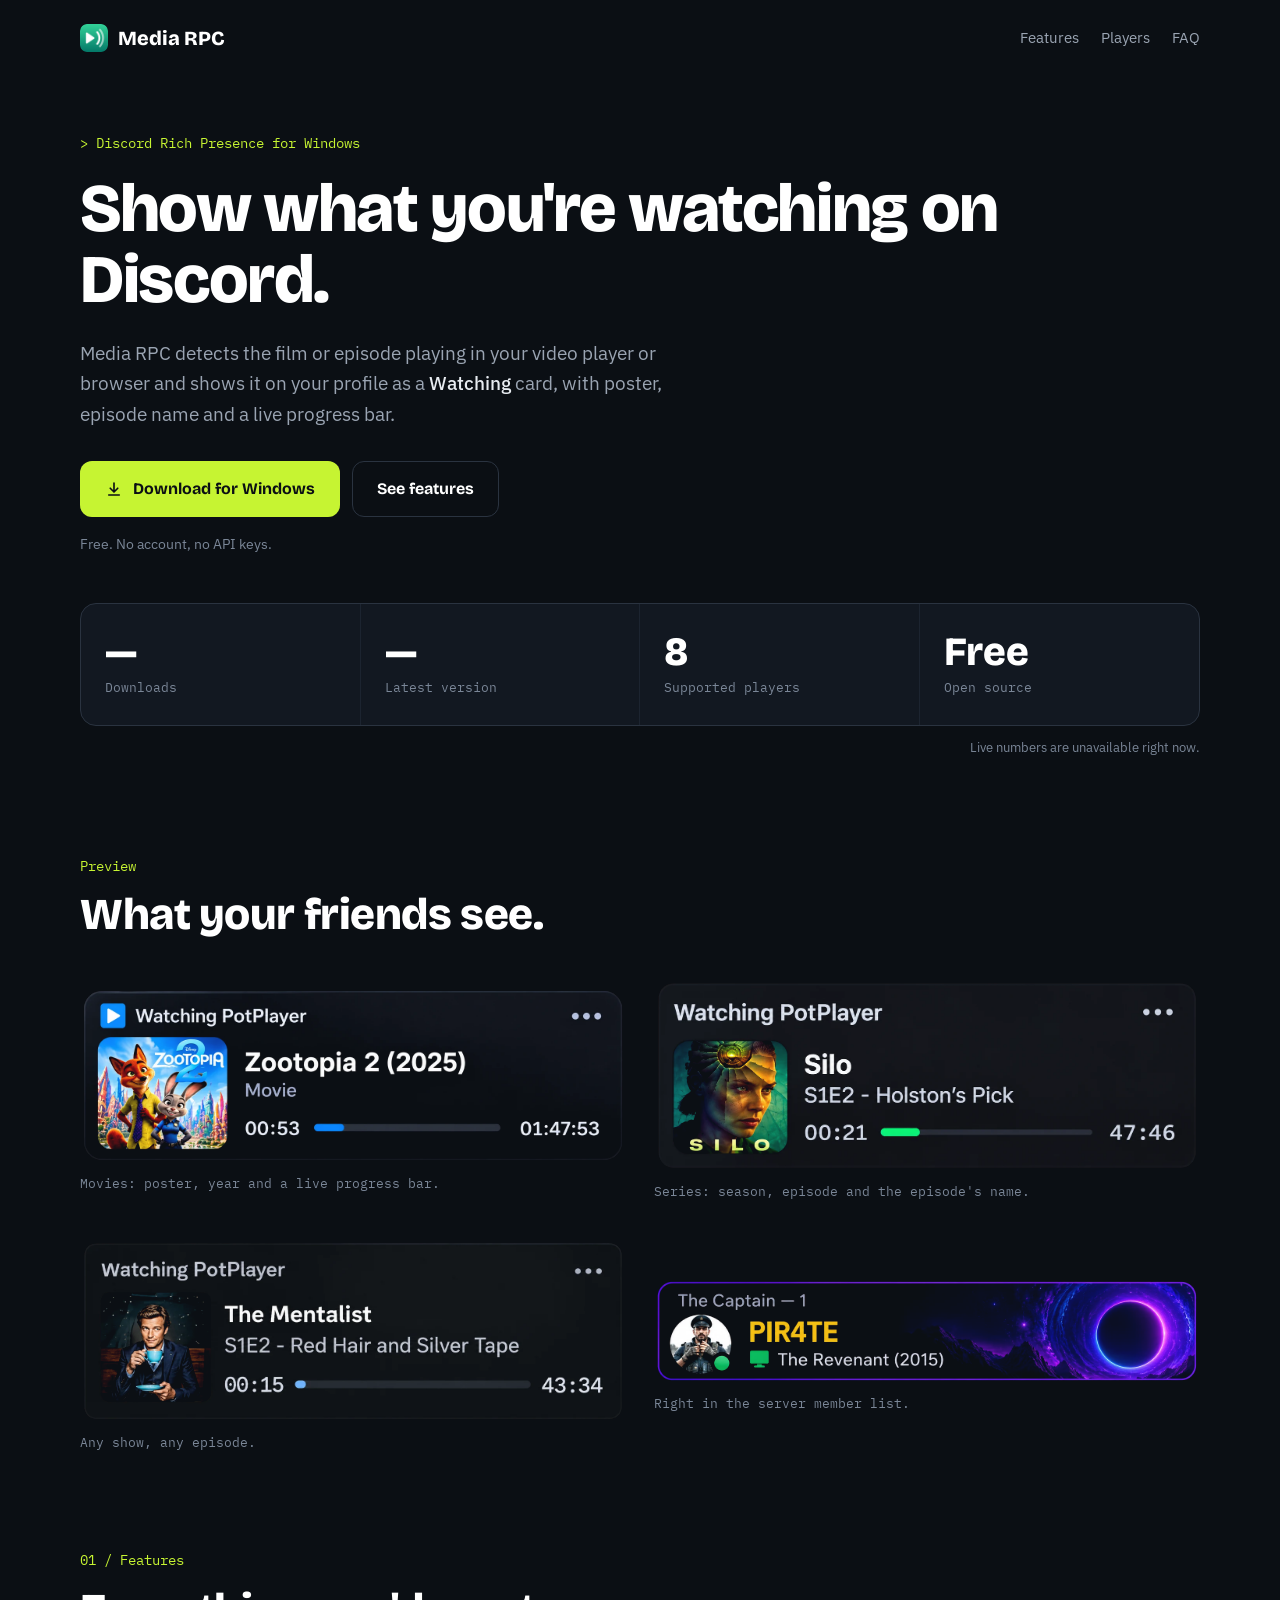
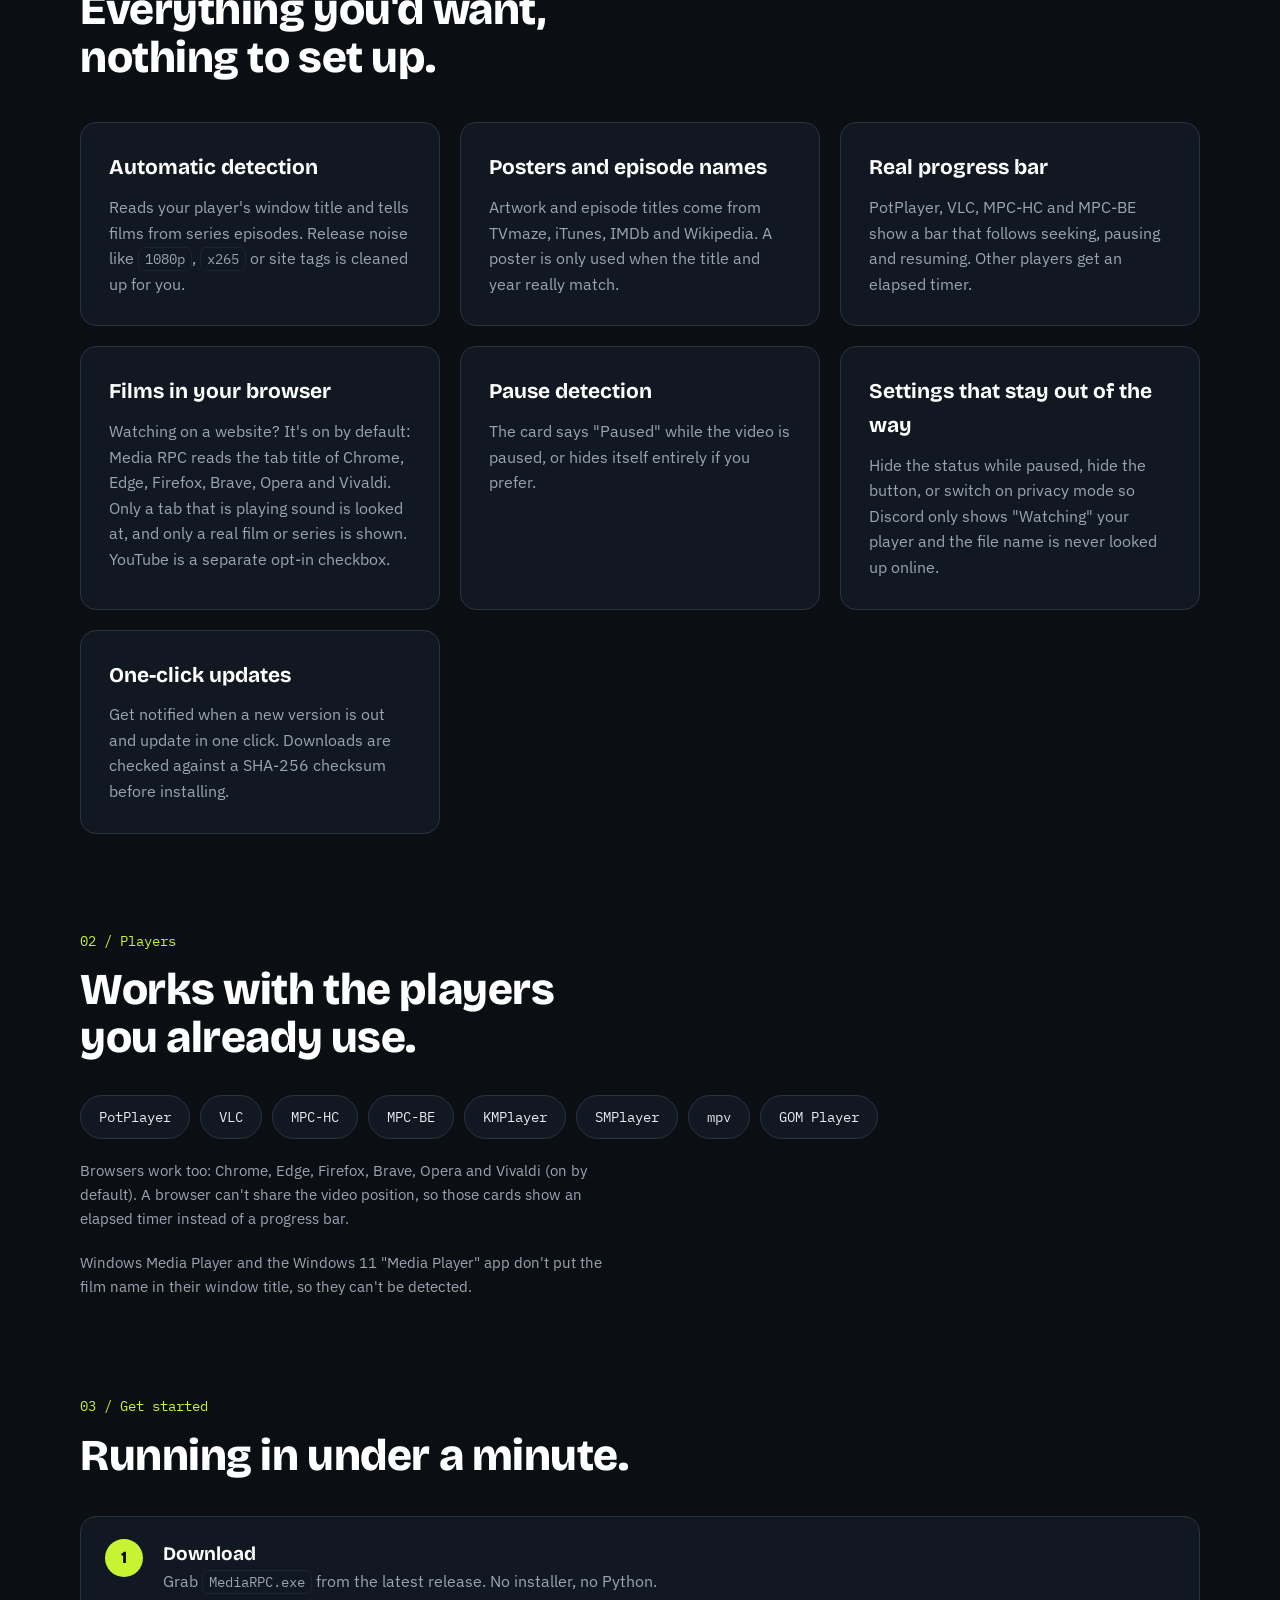
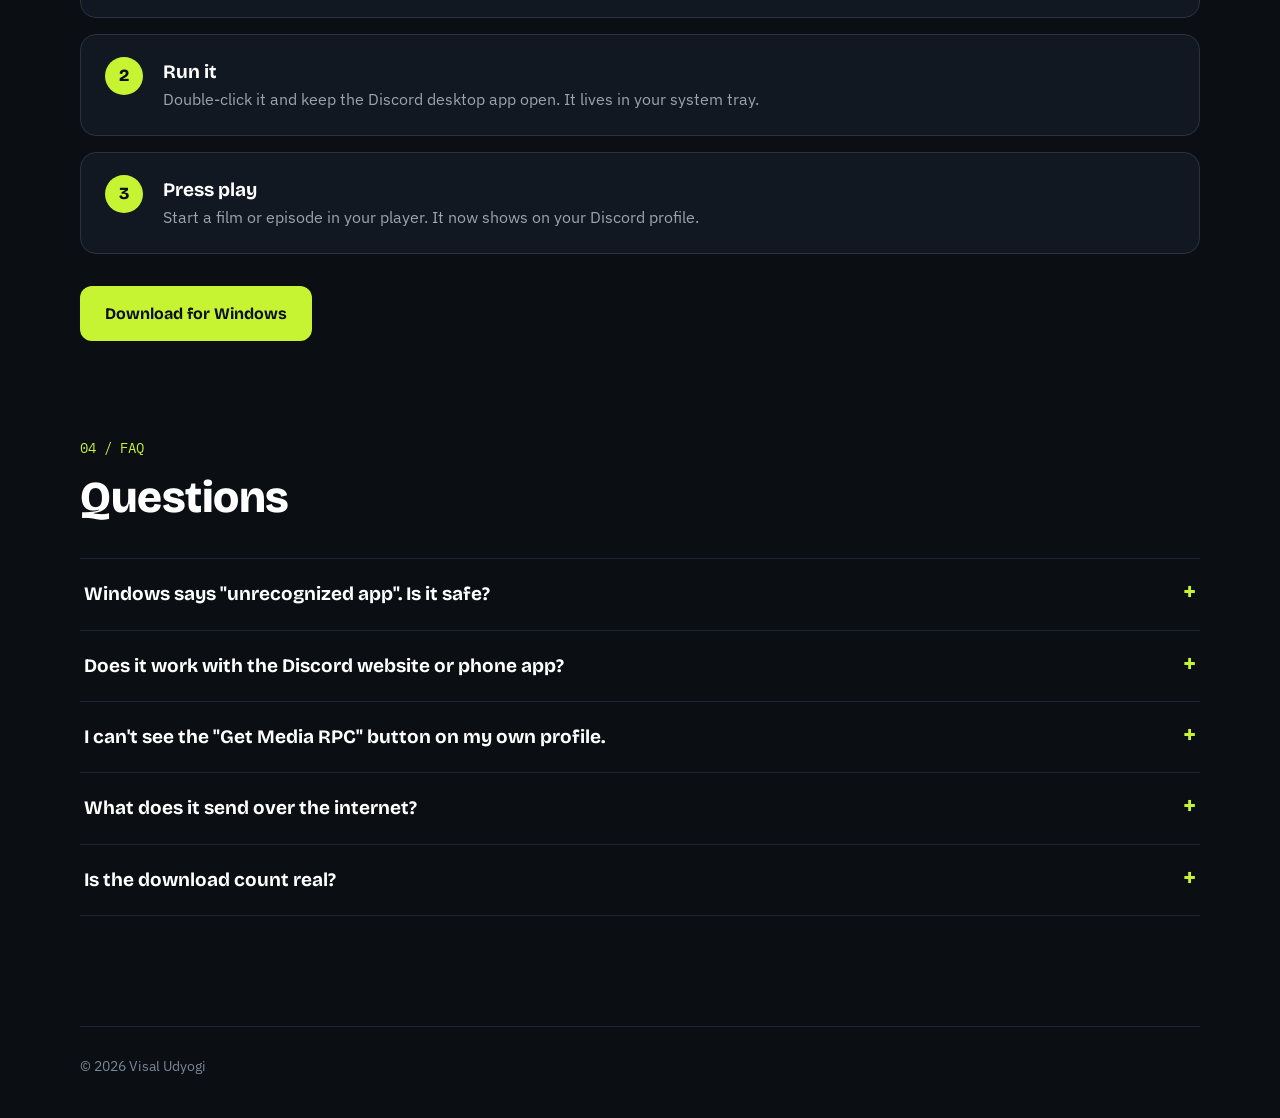
==== site/index.html @ 69821957 "Site: short /download link for the download buttons Co-Authored-By: Claude Sonnet 5.5 <noreply@anthr" ====
<!DOCTYPE html>
<html lang="en">
<head>
  <meta charset="UTF-8">
  <meta name="viewport" content="width=device-width, initial-scale=1.0">
  <title>Media RPC | Discord Rich Presence for your video player</title>
  <meta name="description" content="Free Windows app that shows the film or TV episode you're watching in PotPlayer, VLC, MPC-HC, mpv, or a browser tab, as a Watching card on your Discord profile, with poster, episode name and progress bar.">
  <meta name="theme-color" content="#0B0F14">
  <meta property="og:title" content="Media RPC | Discord Rich Presence for your video player">
  <meta property="og:description" content="Show what you're watching on Discord. Poster, episode name and a live progress bar. Free for Windows.">
  <meta property="og:type" content="website">
  <meta property="og:image" content="https://raw.githubusercontent.com/Imvisal/discord-media-player-rpc/main/assets/og.png">
  <meta name="twitter:card" content="summary_large_image">

  <link rel="icon" type="image/png" href="logo.png">
  <link rel="preconnect" href="https://fonts.googleapis.com">
  <link rel="preconnect" href="https://fonts.gstatic.com" crossorigin>
  <link href="https://fonts.googleapis.com/css2?family=Bricolage+Grotesque:wght@500;700;800&family=IBM+Plex+Sans:wght@400;500&family=IBM+Plex+Mono:wght@400;500&display=swap" rel="stylesheet">
  <link rel="stylesheet" href="style.css">
  <script>document.documentElement.classList.add('js');</script>
</head>
<body>

  <header class="site-header container">
    <a href="#top" class="brand">
      <img src="logo.png" alt="" width="28" height="28">
      Media RPC
    </a>
    <nav class="nav" aria-label="Primary">
      <a href="#features">Features</a>
      <a href="#players">Players</a>
      <a href="#faq">FAQ</a>
    </nav>
  </header>

  <main id="top">

    <!-- HERO -->
    <section class="hero container">
      <div class="hero-copy">
        <p class="eyebrow">&gt; Discord Rich Presence for Windows</p>
        <h1>Show what you're watching on Discord.</h1>
        <p class="lead">Media RPC detects the film or episode playing in your video player or browser and shows it on your profile as a <strong>Watching</strong> card, with poster, episode name and a live progress bar.</p>

        <div class="actions">
          <a class="btn btn-primary" id="downloadBtn" href="/download" rel="noopener">
            <svg width="18" height="18" viewBox="0 0 24 24" fill="none" stroke="currentColor" stroke-width="2.2" stroke-linecap="round" stroke-linejoin="round" aria-hidden="true"><path d="M12 4v11M7 11l5 5 5-5M5 20h14"/></svg>
            <span id="downloadLabel">Download for Windows</span>
          </a>
          <a class="btn btn-ghost" href="#features">See features</a>
        </div>
        <p class="fine">Free. No account, no API keys. <span id="fineVersion"></span></p>
      </div>

    </section>


    <!-- STATS -->
    <section class="container" aria-label="Project stats">
      <div class="stats">
        <div class="stat">
          <p class="stat-num" id="statDownloads">&mdash;</p>
          <p class="stat-label">Downloads</p>
        </div>
        <div class="stat">
          <p class="stat-num" id="statVersion">&mdash;</p>
          <p class="stat-label">Latest version</p>
        </div>
        <div class="stat">
          <p class="stat-num">8</p>
          <p class="stat-label">Supported players</p>
        </div>
        <div class="stat">
          <p class="stat-num">Free</p>
          <p class="stat-label">Open source</p>
        </div>
      </div>
      <p class="stats-note" id="statsNote">Live numbers from GitHub Releases.</p>
    </section>

    <!-- GALLERY -->
    <section id="preview" class="section container">
      <p class="label reveal">Preview</p>
      <h2 class="section-title reveal">What your friends see.</h2>
      <div class="gallery">
        <figure class="gal-item">
          <img class="reveal" style="--d:.05s" src="card-movie.webp" alt="Discord Watching card for a film: poster, title with year and a live progress bar" width="1400" height="454" loading="lazy">
          <figcaption class="reveal" style="--d:.15s">Movies: poster, year and a live progress bar.</figcaption>
        </figure>
        <figure class="gal-item">
          <img class="reveal" style="--d:.15s" src="card-series.webp" alt="Discord Watching card for the series Silo: season 1 episode 2 and the episode title" width="1400" height="495" loading="lazy">
          <figcaption class="reveal" style="--d:.25s">Series: season, episode and the episode's name.</figcaption>
        </figure>
        <figure class="gal-item">
          <img class="reveal" style="--d:.05s" src="card-series-2.webp" alt="Discord Watching card for the series The Mentalist with episode title and progress bar" width="1400" height="470" loading="lazy">
          <figcaption class="reveal" style="--d:.15s">Any show, any episode.</figcaption>
        </figure>
        <figure class="gal-item">
          <img class="reveal" style="--d:.15s" src="card-members.webp" alt="A server member list entry showing the film that member is watching" width="1400" height="272" loading="lazy">
          <figcaption class="reveal" style="--d:.25s">Right in the server member list.</figcaption>
        </figure>
      </div>
    </section>

    <!-- FEATURES -->
    <section id="features" class="section container">
      <p class="label">01 / Features</p>
      <h2 class="section-title">Everything you'd want, nothing to set up.</h2>
      <div class="grid">
        <article class="card">
          <h3>Automatic detection</h3>
          <p>Reads your player's window title and tells films from series episodes. Release noise like <code>1080p</code>, <code>x265</code> or site tags is cleaned up for you.</p>
        </article>
        <article class="card">
          <h3>Posters and episode names</h3>
          <p>Artwork and episode titles come from TVmaze, iTunes, IMDb and Wikipedia. A poster is only used when the title and year really match.</p>
        </article>
        <article class="card">
          <h3>Real progress bar</h3>
          <p>PotPlayer, VLC, MPC-HC and MPC-BE show a bar that follows seeking, pausing and resuming. Other players get an elapsed timer.</p>
        </article>
        <article class="card">
          <h3>Films in your browser</h3>
          <p>Watching on a website? It's on by default: Media RPC reads the tab title of Chrome, Edge, Firefox, Brave, Opera and Vivaldi. Only a tab that is playing sound is looked at, and only a real film or series is shown. YouTube is a separate opt-in checkbox.</p>
        </article>
        <article class="card">
          <h3>Pause detection</h3>
          <p>The card says "Paused" while the video is paused, or hides itself entirely if you prefer.</p>
        </article>
        <article class="card">
          <h3>Settings that stay out of the way</h3>
          <p>Hide the status while paused, hide the button, or switch on privacy mode so Discord only shows "Watching" your player and the file name is never looked up online.</p>
        </article>
        <article class="card">
          <h3>One-click updates</h3>
          <p>Get notified when a new version is out and update in one click. Downloads are checked against a SHA-256 checksum before installing.</p>
        </article>
      </div>
    </section>

    <!-- PLAYERS -->
    <section id="players" class="section container">
      <p class="label">02 / Players</p>
      <h2 class="section-title">Works with the players you already use.</h2>
      <ul class="chips">
        <li>PotPlayer</li><li>VLC</li><li>MPC-HC</li><li>MPC-BE</li>
        <li>KMPlayer</li><li>SMPlayer</li><li>mpv</li><li>GOM Player</li>
      </ul>
      <p class="muted">Browsers work too: Chrome, Edge, Firefox, Brave, Opera and Vivaldi (on by default). A browser can't share the video position, so those cards show an elapsed timer instead of a progress bar.</p>
      <p class="muted">Windows Media Player and the Windows 11 "Media Player" app don't put the film name in their window title, so they can't be detected.</p>
    </section>

    <!-- HOW IT WORKS -->
    <section class="section container">
      <p class="label">03 / Get started</p>
      <h2 class="section-title">Running in under a minute.</h2>
      <ol class="steps">
        <li><span>1</span><div><h3>Download</h3><p>Grab <code>MediaRPC.exe</code> from the latest release. No installer, no Python.</p></div></li>
        <li><span>2</span><div><h3>Run it</h3><p>Double-click it and keep the Discord desktop app open. It lives in your system tray.</p></div></li>
        <li><span>3</span><div><h3>Press play</h3><p>Start a film or episode in your player. It now shows on your Discord profile.</p></div></li>
      </ol>
      <div class="actions">
        <a class="btn btn-primary" id="downloadBtn2" href="/download" rel="noopener">Download for Windows</a>
      </div>
    </section>

    <!-- FAQ -->
    <section id="faq" class="section container">
      <p class="label">04 / FAQ</p>
      <h2 class="section-title">Questions</h2>
      <div class="faq">
        <details>
          <summary>Windows says "unrecognized app". Is it safe?</summary>
          <p>The exe isn't code-signed, so Windows SmartScreen shows a warning. Click <strong>More info &rarr; Run anyway</strong>. The whole project is open source, and you can read the code or build the exe yourself on GitHub.</p>
        </details>
        <details>
          <summary>Does it work with the Discord website or phone app?</summary>
          <p>It needs the Discord <strong>desktop</strong> app on the same PC as your player. The browser version can't receive Rich Presence from apps.</p>
        </details>
        <details>
          <summary>I can't see the "Get Media RPC" button on my own profile.</summary>
          <p>That's a Discord rule: Rich Presence buttons are only shown to other people. Ask a friend to check, or hide the button in Settings.</p>
        </details>
        <details>
          <summary>What does it send over the internet?</summary>
          <p>Only the cleaned-up title (and year) is used to look up posters, and one request to GitHub checks for updates. With website detection on, only the title of a browser tab that is playing sound is read, and only to check whether it is a film or series. Turn on privacy mode and the film name is never shown on Discord.</p>
        </details>
        <details>
          <summary>Is the download count real?</summary>
          <p>Yes. It is the total download count GitHub reports for <code>MediaRPC.exe</code> across all releases, fetched live when you open this page.</p>
        </details>
      </div>
    </section>

  </main>

  <footer class="site-footer container">
    <span>&copy; 2026 Visal Udyogi</span>
  </footer>

  <script src="script.js"></script>
</body>
</html>
---- site/style.css ----
:root {
  --accent: #C6F432;
  --onaccent: #0B0F14;
  --bg: #0B0F14;
  --surface: #121821;
  --line: #2A3340;
  --divider: #1C2430;
  --ink: #E8ECF1;
  --strong: #FFFFFF;
  --muted: #9AA4B2;
  --faint: #7A8697;
  --glow: rgba(198, 244, 50, 0.12);
  --font-display: 'Bricolage Grotesque', system-ui, sans-serif;
  --font-body: 'IBM Plex Sans', system-ui, sans-serif;
  --font-mono: 'IBM Plex Mono', ui-monospace, monospace;
}

*, *::before, *::after { box-sizing: border-box; }
html { scroll-behavior: smooth; }
body {
  margin: 0;
  background: var(--bg);
  color: var(--ink);
  font-family: var(--font-body);
  font-size: 17px;
  line-height: 1.6;
  -webkit-font-smoothing: antialiased;
}
img { max-width: 100%; height: auto; display: block; }
a { color: inherit; }
h1, h2, h3, p, ul, ol { margin: 0; }
code {
  font-family: var(--font-mono);
  font-size: .88em;
  padding: 2px 6px;
  border-radius: 6px;
  background: var(--surface);
  border: 1px solid var(--divider);
}
:focus-visible { outline: 2px solid var(--accent); outline-offset: 3px; border-radius: 4px; }

.container { width: min(1120px, 100% - 32px); margin-inline: auto; }

/* header */
.site-header { display: flex; align-items: center; justify-content: space-between; gap: 16px; padding: 22px 0; }
.brand { display: inline-flex; align-items: center; gap: 10px; font-family: var(--font-display); font-weight: 800; font-size: 20px; color: var(--strong); text-decoration: none; }
.brand img { border-radius: 7px; }
.nav { display: flex; gap: 22px; font-size: 15px; }
.nav a { color: var(--muted); text-decoration: none; transition: color .2s; }
.nav a:hover { color: var(--strong); }

/* hero */
.hero { padding: 56px 0 48px; }
.eyebrow { font-family: var(--font-mono); font-size: 14px; color: var(--accent); margin-bottom: 20px; }
h1 { font-family: var(--font-display); font-weight: 800; font-size: clamp(38px, 6vw, 68px); line-height: 1.04; letter-spacing: -.02em; color: var(--strong); }
.lead { margin-top: 22px; max-width: 54ch; font-size: 19px; color: var(--muted); }
.lead strong { color: var(--ink); font-weight: 500; }
.actions { display: flex; flex-wrap: wrap; gap: 12px; margin-top: 32px; }
.fine { margin-top: 16px; font-size: 14px; color: var(--faint); }

.btn {
  display: inline-flex; align-items: center; gap: 10px;
  padding: 14px 24px; border-radius: 12px;
  font-family: var(--font-display); font-weight: 700; font-size: 16px;
  text-decoration: none; border: 1px solid transparent;
  transition: transform .2s, background .2s, border-color .2s;
}
.btn:hover { transform: translateY(-2px); }
.btn-primary { background: var(--accent); color: var(--onaccent); }
.btn-ghost { border-color: var(--line); color: var(--strong); }
.btn-ghost:hover { border-color: var(--muted); }


/* stats */
.stats { display: grid; grid-template-columns: repeat(4, 1fr); border: 1px solid var(--line); border-radius: 16px; background: var(--surface); overflow: hidden; }
.stat { padding: 26px 24px; border-right: 1px solid var(--divider); }
.stat:last-child { border-right: 0; }
.stat-num { font-family: var(--font-display); font-weight: 800; font-size: clamp(28px, 4vw, 40px); line-height: 1.1; color: var(--strong); font-variant-numeric: tabular-nums; }
.stat-label { margin-top: 4px; font-family: var(--font-mono); font-size: 13px; color: var(--faint); }
.stats-note { margin-top: 12px; font-size: 13px; color: var(--faint); text-align: right; }

/* sections */
.section { padding: 96px 0 0; }
.label { font-family: var(--font-mono); font-size: 14px; color: var(--accent); margin-bottom: 14px; }
.section-title { font-family: var(--font-display); font-weight: 800; font-size: clamp(28px, 4vw, 44px); line-height: 1.1; letter-spacing: -.01em; color: var(--strong); max-width: 20ch; }
.muted { margin-top: 20px; color: var(--muted); font-size: 15px; max-width: 60ch; }

.grid { display: grid; grid-template-columns: repeat(auto-fit, minmax(300px, 1fr)); gap: 20px; margin-top: 40px; }
.card { padding: 28px; border: 1px solid var(--line); border-radius: 16px; background: var(--surface); transition: transform .25s, border-color .25s; }
.card:hover { transform: translateY(-4px); border-color: var(--faint); }
.card h3 { font-family: var(--font-display); font-weight: 700; font-size: 21px; color: var(--strong); margin-bottom: 10px; }
.card p { color: var(--muted); font-size: 16px; }

.chips { list-style: none; padding: 0; display: flex; flex-wrap: wrap; gap: 10px; margin-top: 32px; }
.chips li { padding: 10px 18px; border: 1px solid var(--line); border-radius: 999px; font-family: var(--font-mono); font-size: 14px; background: var(--surface); }

.steps { list-style: none; padding: 0; display: grid; gap: 16px; margin-top: 36px; }
.steps li { display: flex; gap: 20px; align-items: flex-start; padding: 22px 24px; border: 1px solid var(--line); border-radius: 16px; background: var(--surface); }
.steps li > span { flex: none; display: grid; place-items: center; width: 38px; height: 38px; border-radius: 50%; background: var(--accent); color: var(--onaccent); font-family: var(--font-display); font-weight: 800; }
.steps h3 { font-family: var(--font-display); font-size: 19px; color: var(--strong); }
.steps p { color: var(--muted); font-size: 16px; }

.faq { margin-top: 36px; border-top: 1px solid var(--divider); }
.faq details { border-bottom: 1px solid var(--divider); padding: 20px 4px; }
.faq summary { cursor: pointer; list-style: none; font-family: var(--font-display); font-weight: 700; font-size: 19px; color: var(--strong); display: flex; justify-content: space-between; gap: 16px; }
.faq summary::-webkit-details-marker { display: none; }
.faq summary::after { content: "+"; color: var(--accent); font-family: var(--font-mono); font-size: 22px; line-height: 1; transition: transform .2s; }
.faq details[open] summary::after { transform: rotate(45deg); }
.faq details p { margin-top: 12px; color: var(--muted); max-width: 70ch; }

/* gallery + scroll reveal */
.gallery { display: grid; grid-template-columns: repeat(2, 1fr); gap: 36px 28px; align-items: center; margin-top: 40px; }
.gal-item { margin: 0; }
/* the screenshots have a near-black background: 'lighten' lets the page colour show through,
   so the cards look like part of the page instead of dark boxes */
.gal-item img { width: 100%; height: auto; display: block; mix-blend-mode: lighten; }
.gal-item figcaption { margin-top: 10px; font-family: var(--font-mono); font-size: 13px; color: var(--faint); }

.js .reveal { opacity: 0; transform: translateY(26px) scale(.985); transition: opacity .7s ease var(--d, 0s), transform .7s cubic-bezier(.2,.7,.2,1) var(--d, 0s); }
.js .reveal.in { opacity: 1; transform: none; }

/* footer */
.site-footer { display: flex; flex-wrap: wrap; justify-content: space-between; gap: 12px; margin-top: 110px; padding: 28px 0 40px; border-top: 1px solid var(--divider); color: var(--faint); font-size: 14px; }
.site-footer a { text-decoration: none; }
.site-footer a:hover { color: var(--strong); }

/* responsive */
@media (max-width: 860px) {
  .gallery { grid-template-columns: 1fr; }
  .hero { padding-top: 32px; }
  .stats { grid-template-columns: repeat(2, 1fr); }
  .stat:nth-child(2) { border-right: 0; }
  .stat:nth-child(-n+2) { border-bottom: 1px solid var(--divider); }
  .nav a:not(:last-child) { display: none; }
  .stats-note { text-align: left; }
}
@media (prefers-reduced-motion: reduce) {
  html { scroll-behavior: auto; }
  .js .reveal { opacity: 1; transform: none; }
  * { transition: none !important; }
}
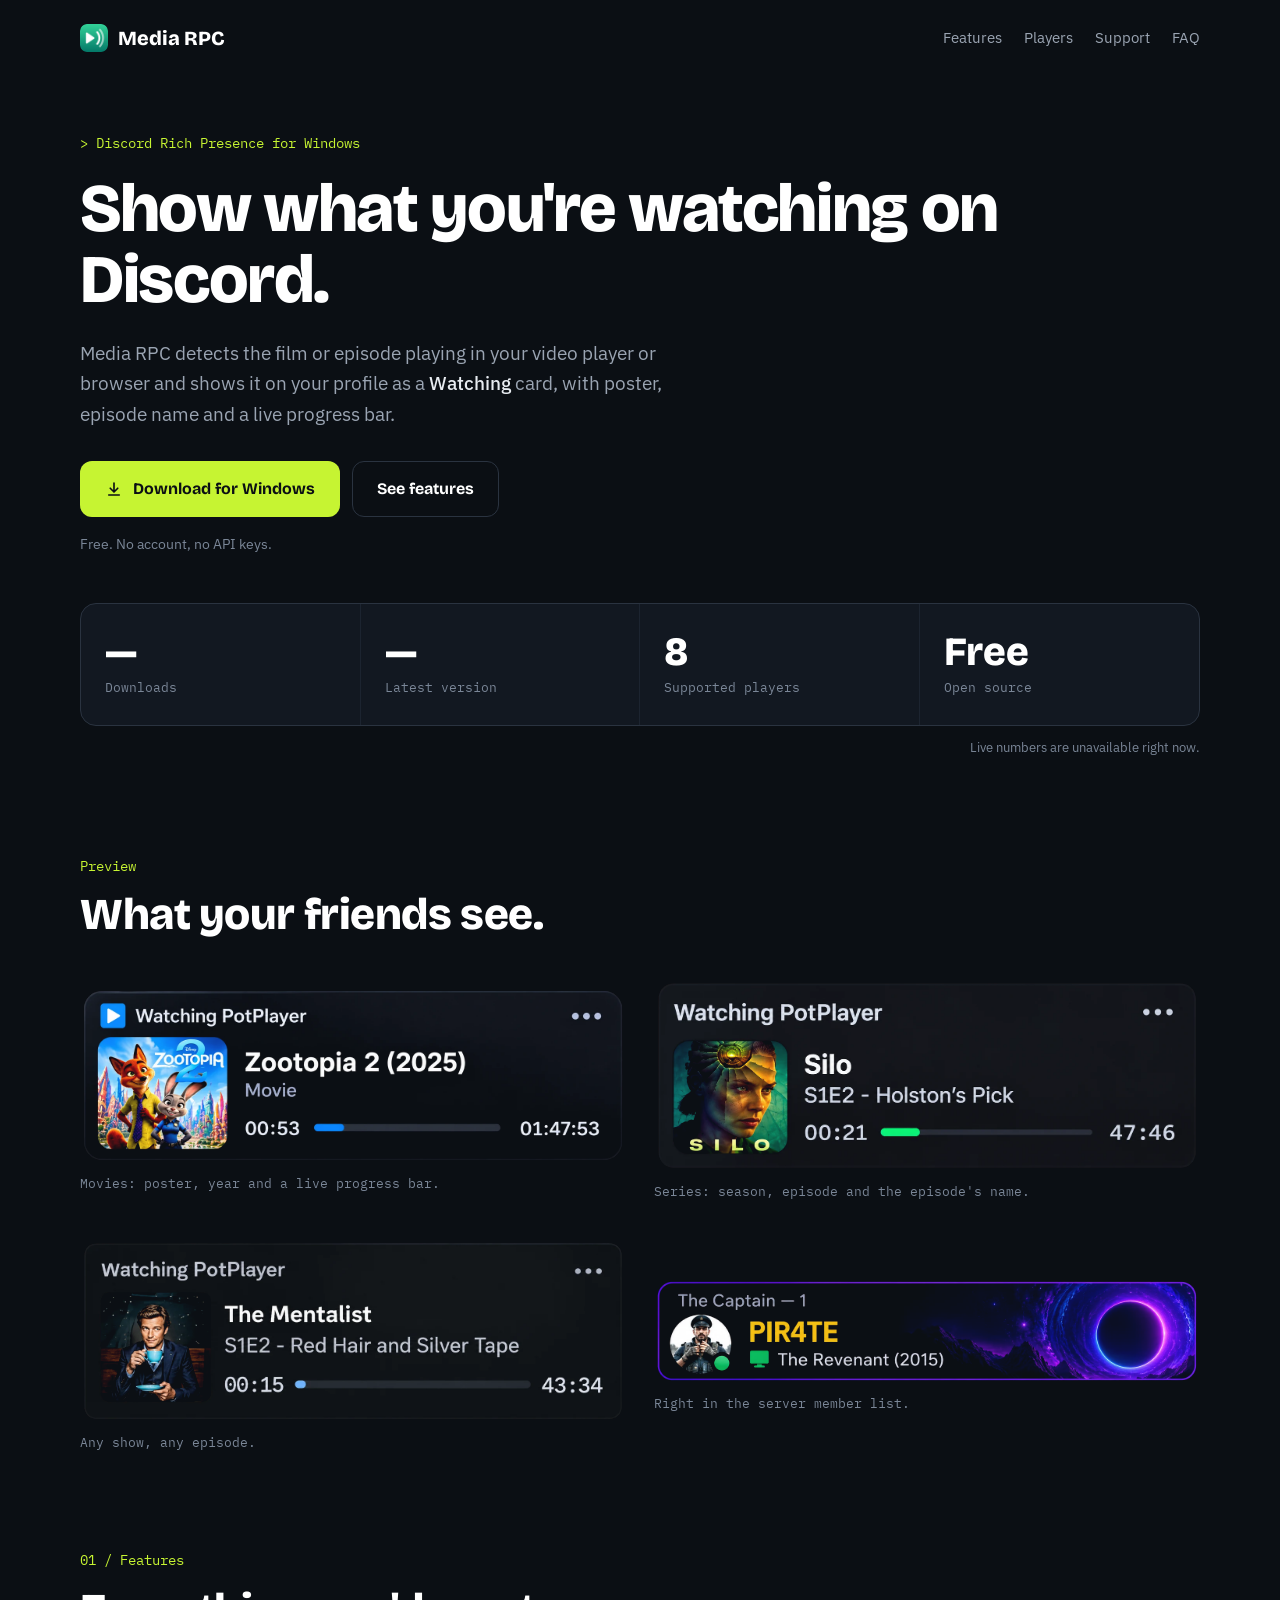
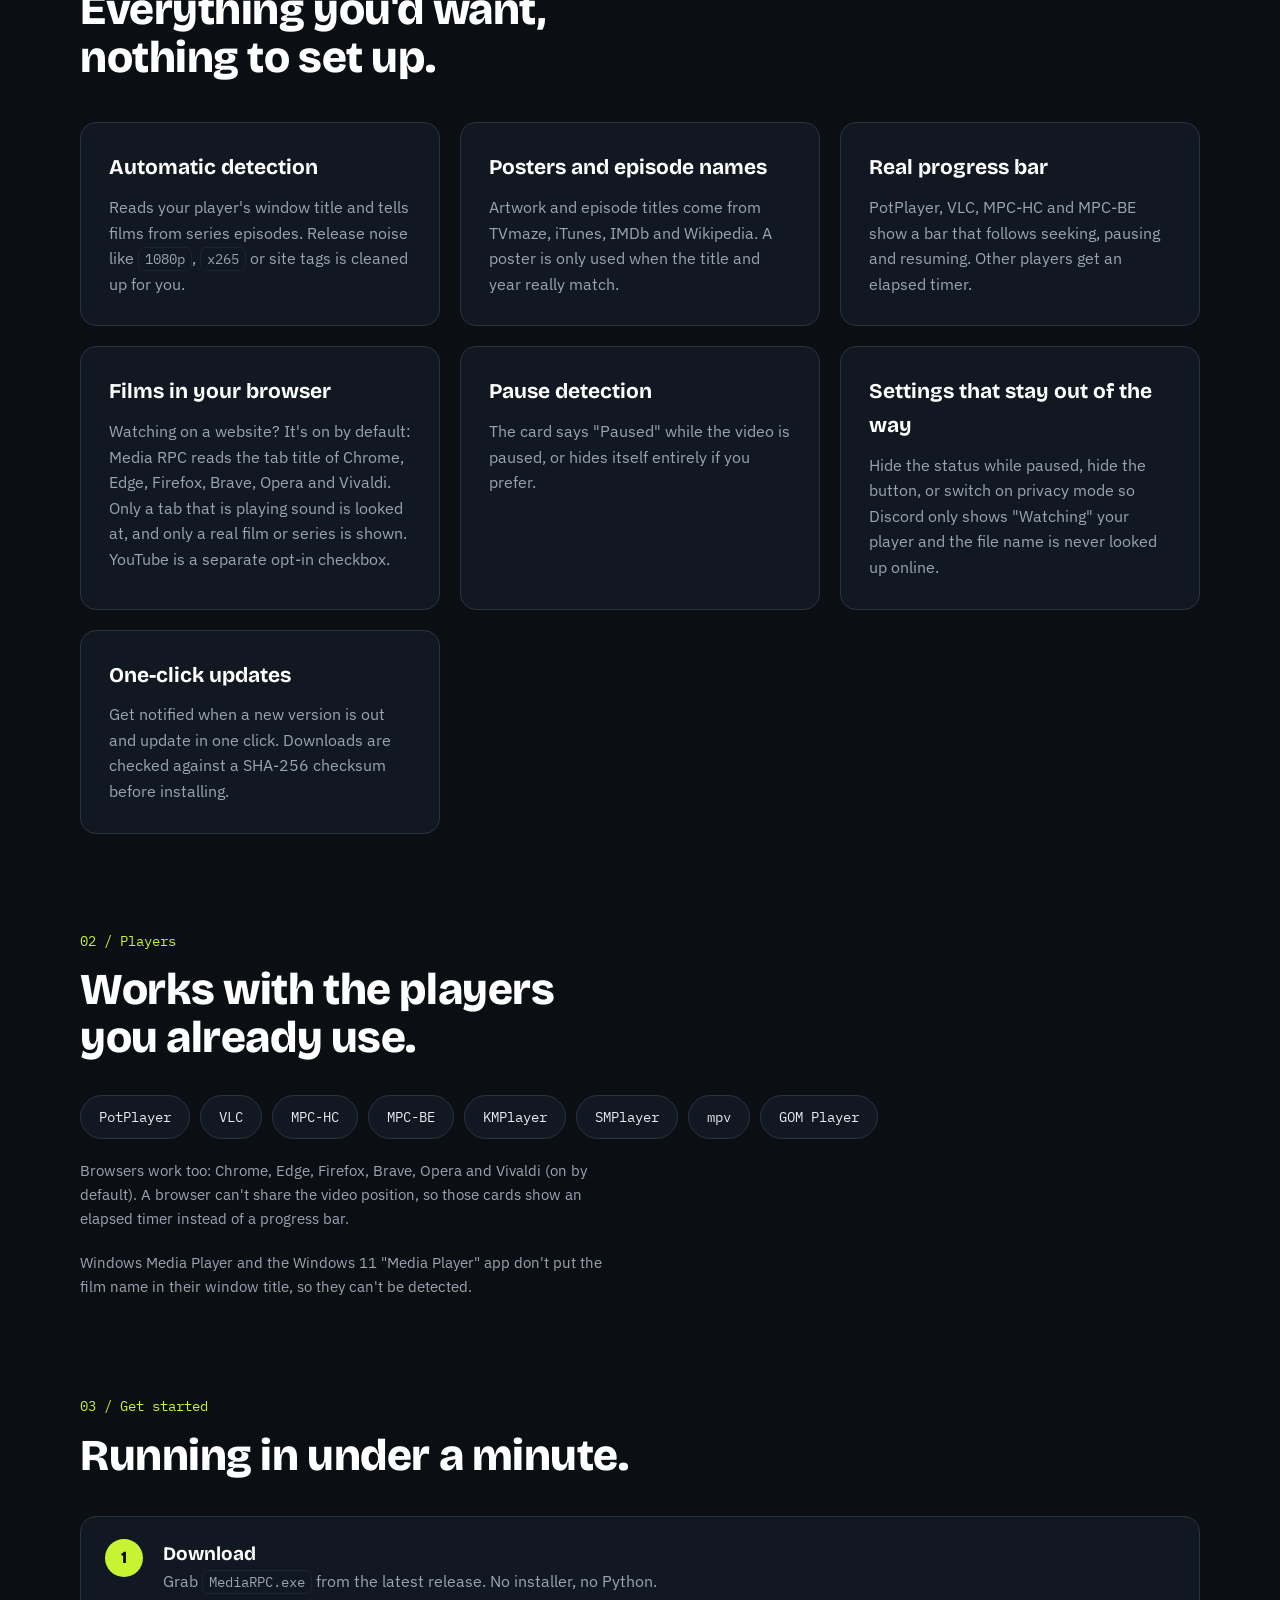
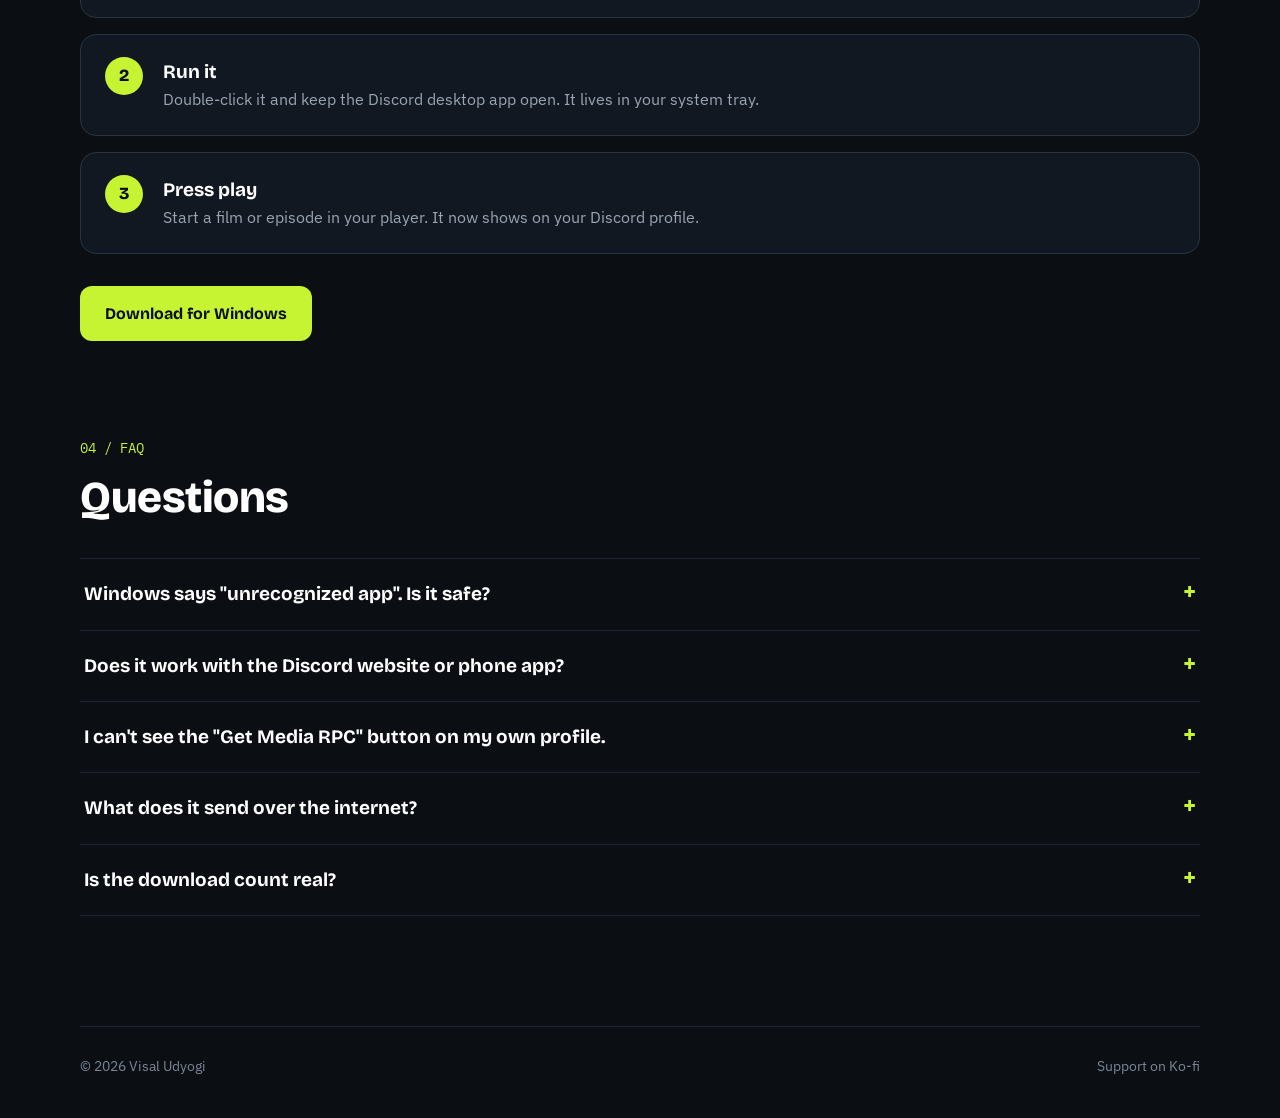
==== commit a08bc053: "Ko-fi support link: site (/support), app window and tray menu Co-Authored-By: Claude Sonnet 5.5 <nor" ====
--- a/site/index.html
+++ b/site/index.html
@@ -29,6 +29,7 @@
     <nav class="nav" aria-label="Primary">
       <a href="#features">Features</a>
       <a href="#players">Players</a>
+      <a href="/support">Support</a>
       <a href="#faq">FAQ</a>
     </nav>
   </header>
@@ -196,6 +197,7 @@
 
   <footer class="site-footer container">
     <span>&copy; 2026 Visal Udyogi</span>
+    <a href="/support">Support on Ko-fi</a>
   </footer>
 
   <script src="script.js"></script>
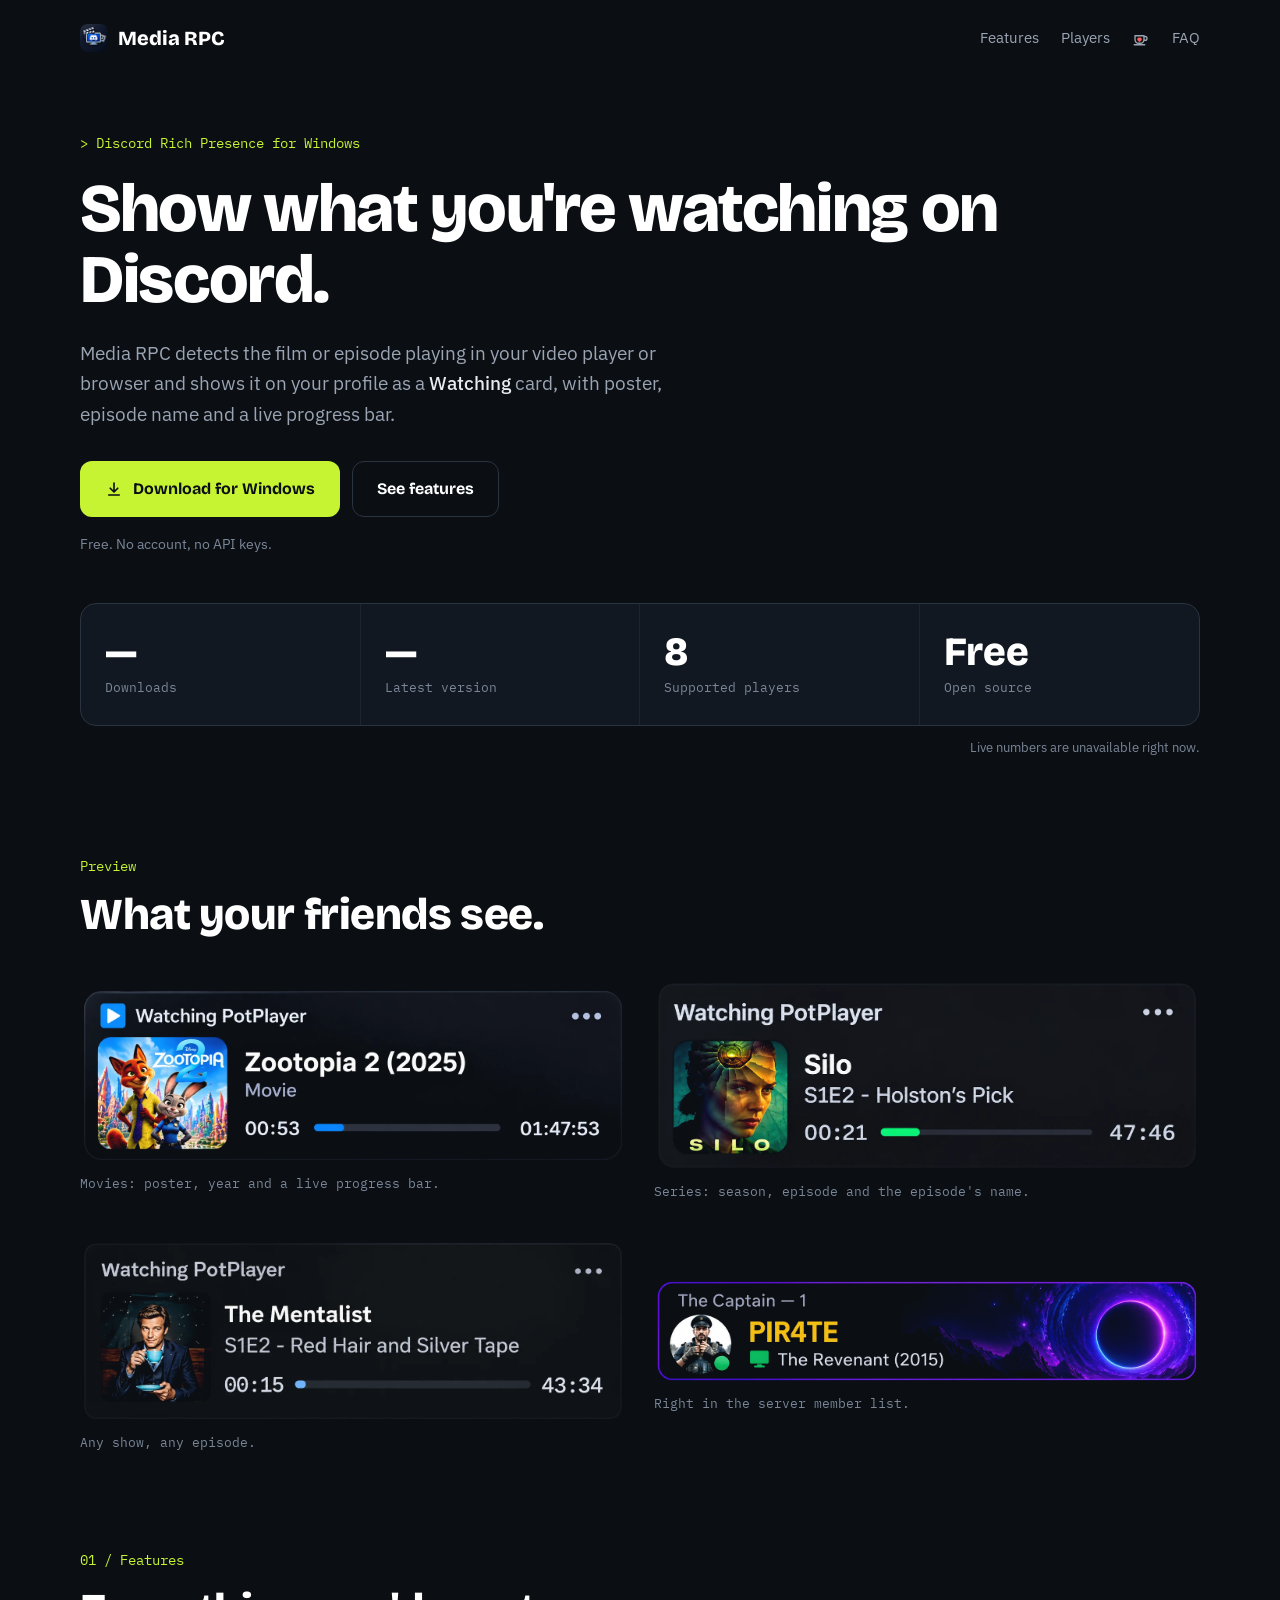
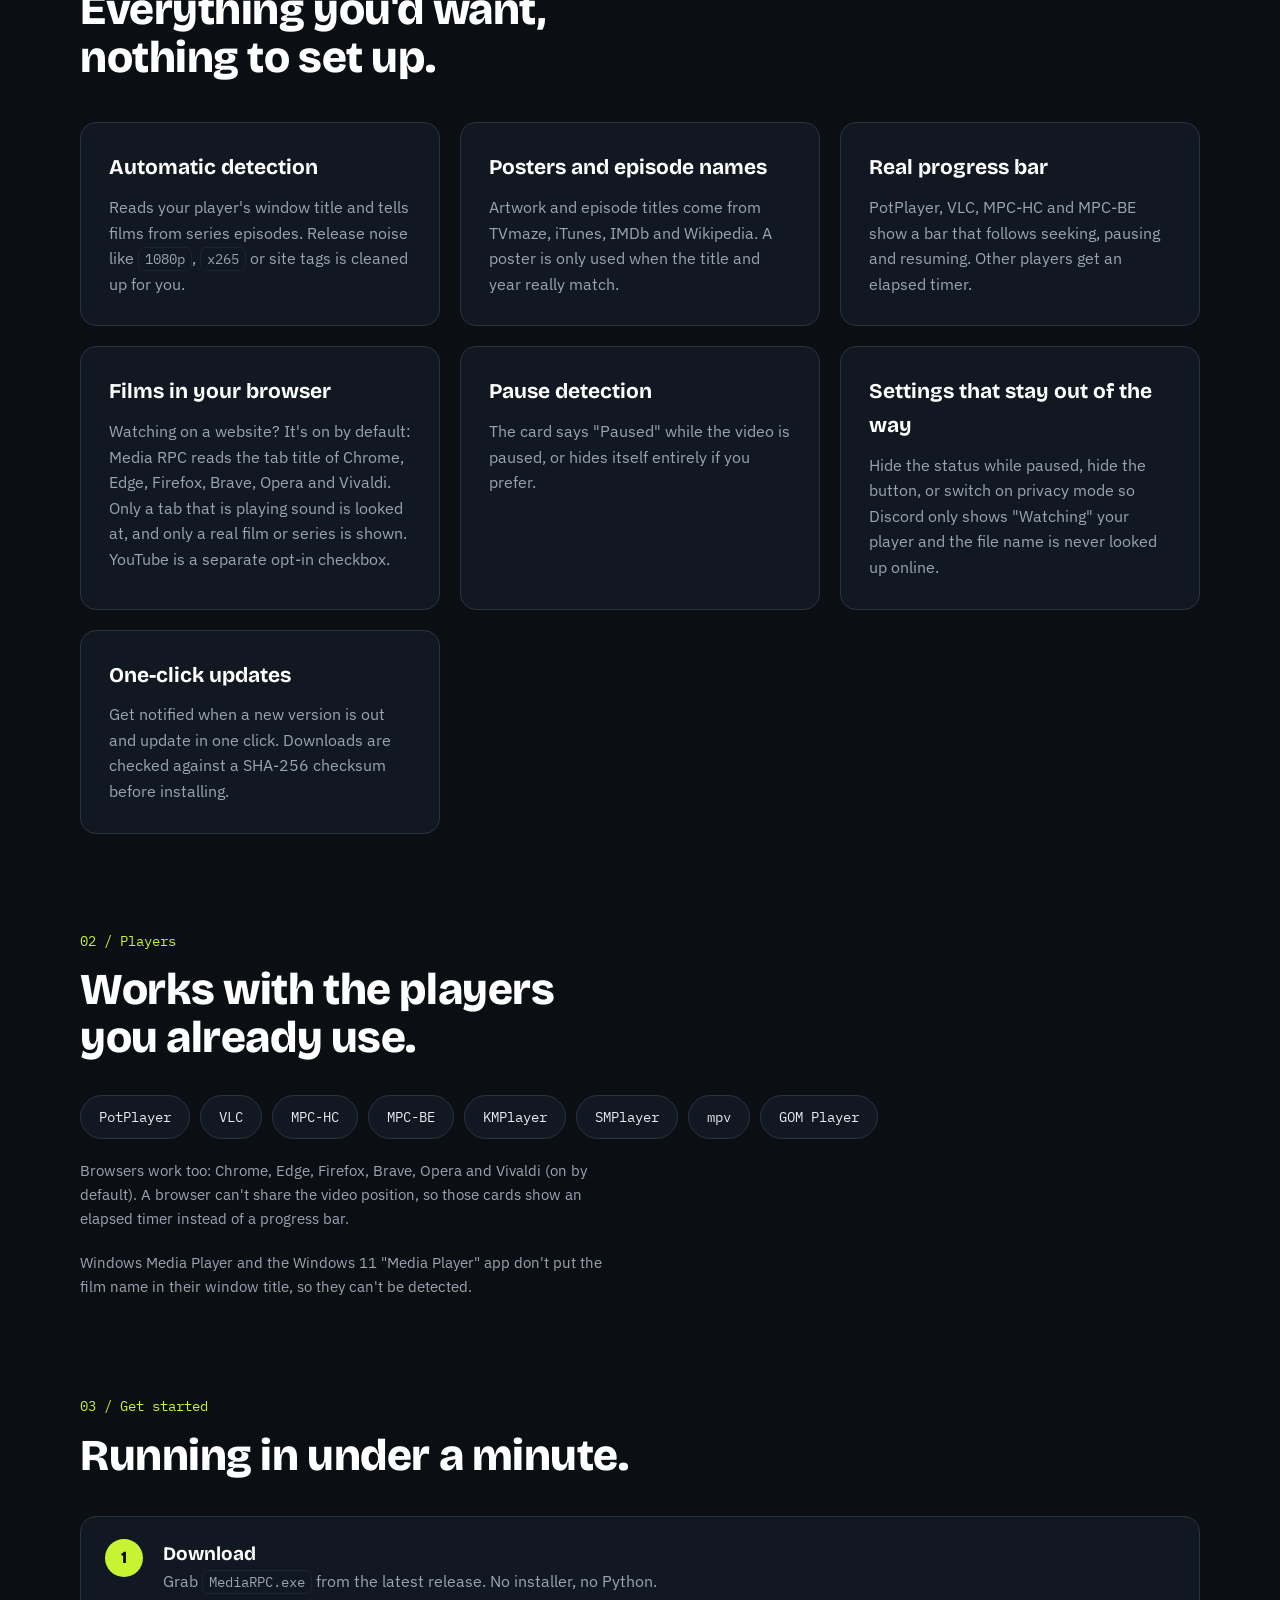
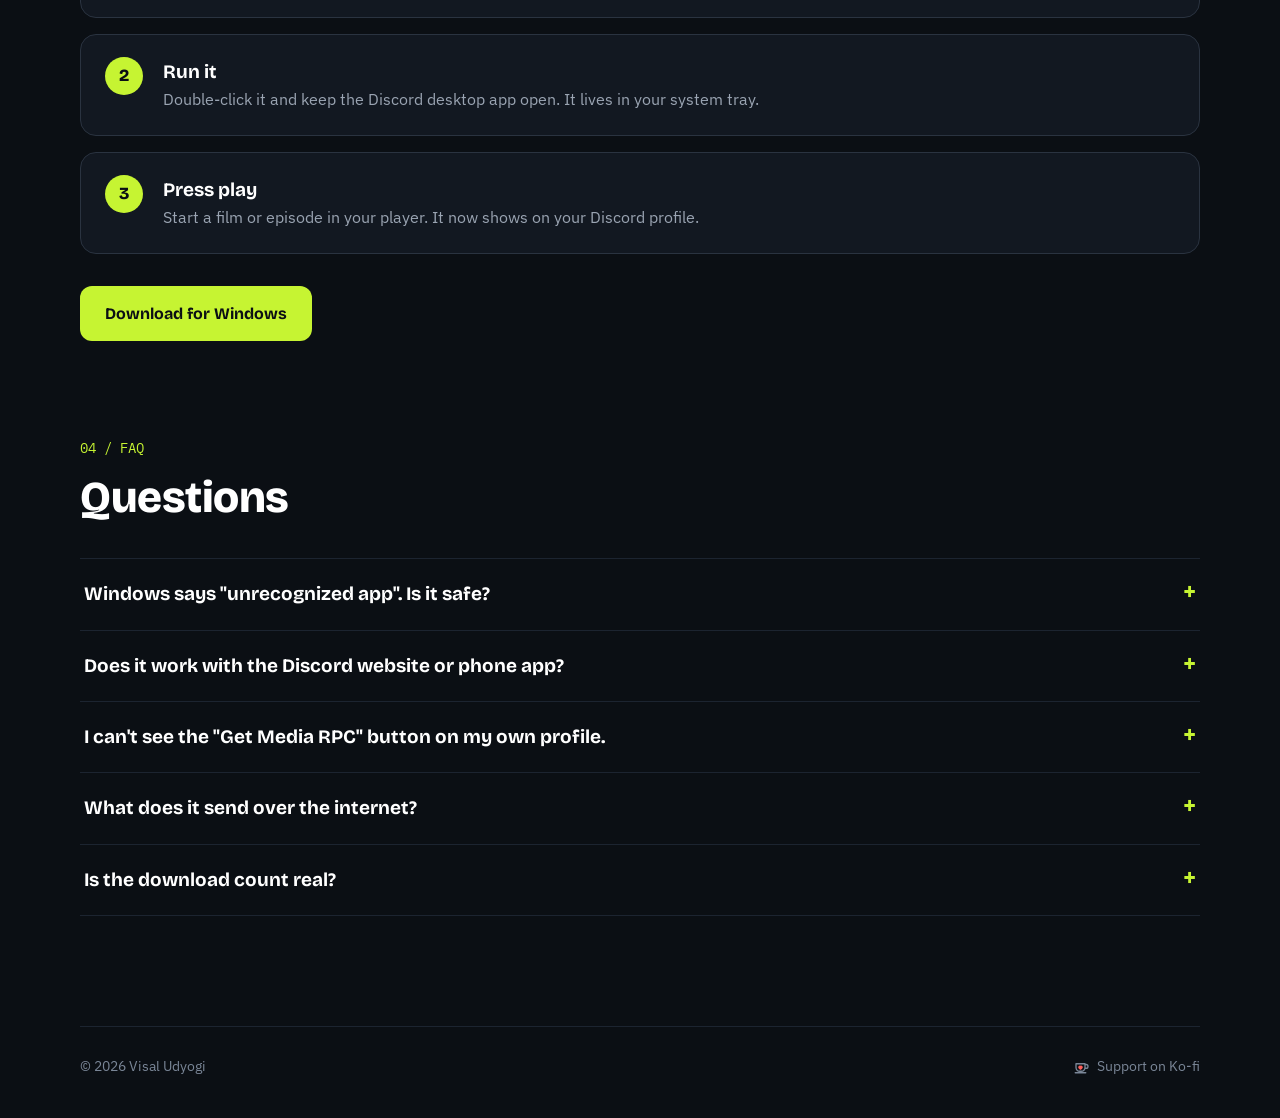
==== commit 9553bac3: "Zoomed app icon, cup-with-heart support icon, desktop shortcut for updated users too Co-Authored-By:" ====
--- a/site/index.html
+++ b/site/index.html
@@ -29,7 +29,7 @@
     <nav class="nav" aria-label="Primary">
       <a href="#features">Features</a>
       <a href="#players">Players</a>
-      <a href="/support">Support</a>
+      <a href="/support" class="support-link" aria-label="Support on Ko-fi" title="Support on Ko-fi"><svg class="cup" width="18" height="18" viewBox="0 0 24 24" fill="none" stroke="currentColor" stroke-width="1.8" stroke-linecap="round" stroke-linejoin="round" aria-hidden="true"><path d="M4 9h12v5a5 5 0 0 1-5 5H9a5 5 0 0 1-5-5V9zM16 10h1.5a2.5 2.5 0 0 1 0 5H16M3 21h14"/><path d="M10 16.2l-2-1.9a1.3 1.3 0 0 1 2-1.6 1.3 1.3 0 0 1 2 1.6z" fill="#ff5e5b" stroke="#ff5e5b"/></svg></a>
       <a href="#faq">FAQ</a>
     </nav>
   </header>
@@ -197,7 +197,7 @@
 
   <footer class="site-footer container">
     <span>&copy; 2026 Visal Udyogi</span>
-    <a href="/support">Support on Ko-fi</a>
+    <a href="/support" class="support-link"><svg class="cup" width="18" height="18" viewBox="0 0 24 24" fill="none" stroke="currentColor" stroke-width="1.8" stroke-linecap="round" stroke-linejoin="round" aria-hidden="true"><path d="M4 9h12v5a5 5 0 0 1-5 5H9a5 5 0 0 1-5-5V9zM16 10h1.5a2.5 2.5 0 0 1 0 5H16M3 21h14"/><path d="M10 16.2l-2-1.9a1.3 1.3 0 0 1 2-1.6 1.3 1.3 0 0 1 2 1.6z" fill="#ff5e5b" stroke="#ff5e5b"/></svg> Support on Ko-fi</a>
   </footer>
 
   <script src="script.js"></script>
--- a/site/style.css
+++ b/site/style.css
@@ -139,3 +139,6 @@
   .js .reveal { opacity: 1; transform: none; }
   * { transition: none !important; }
 }
+
+.support-link { display: inline-flex; align-items: center; gap: 6px; }
+.support-link .cup { display: block; }
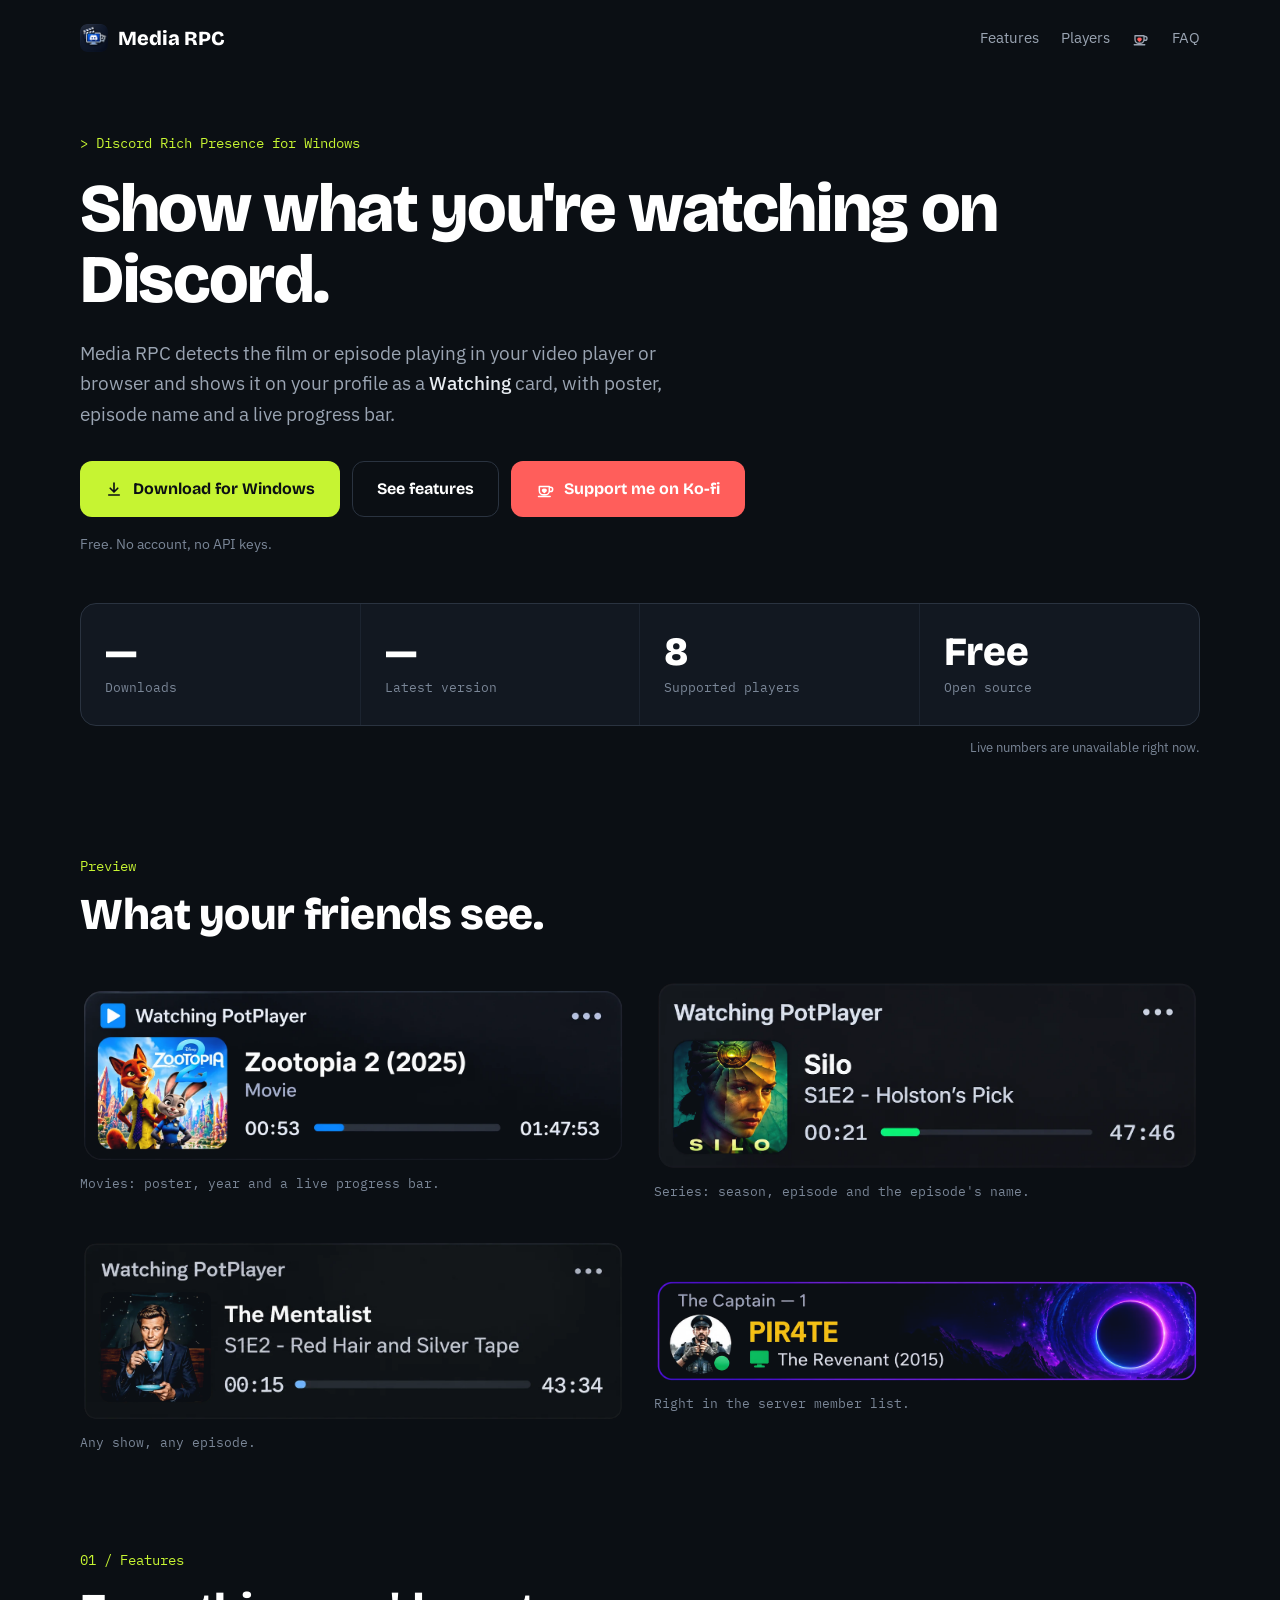
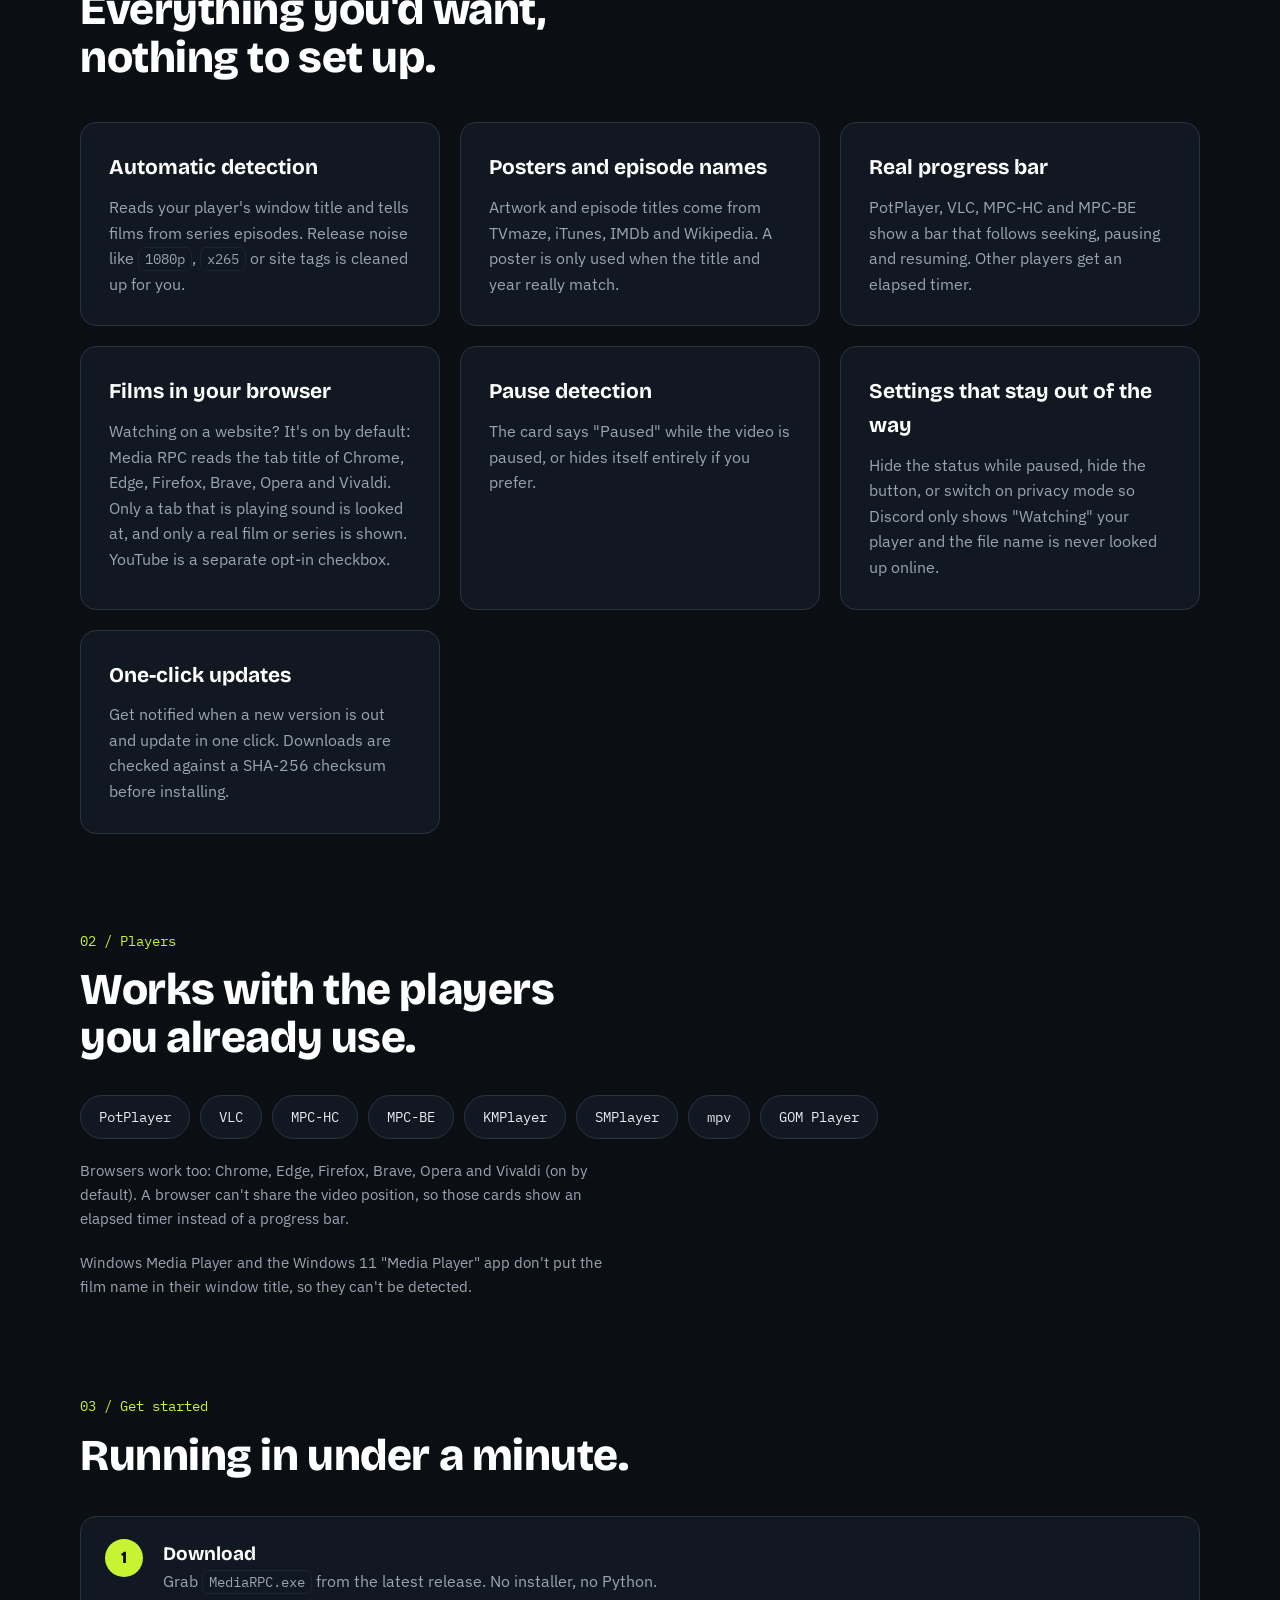
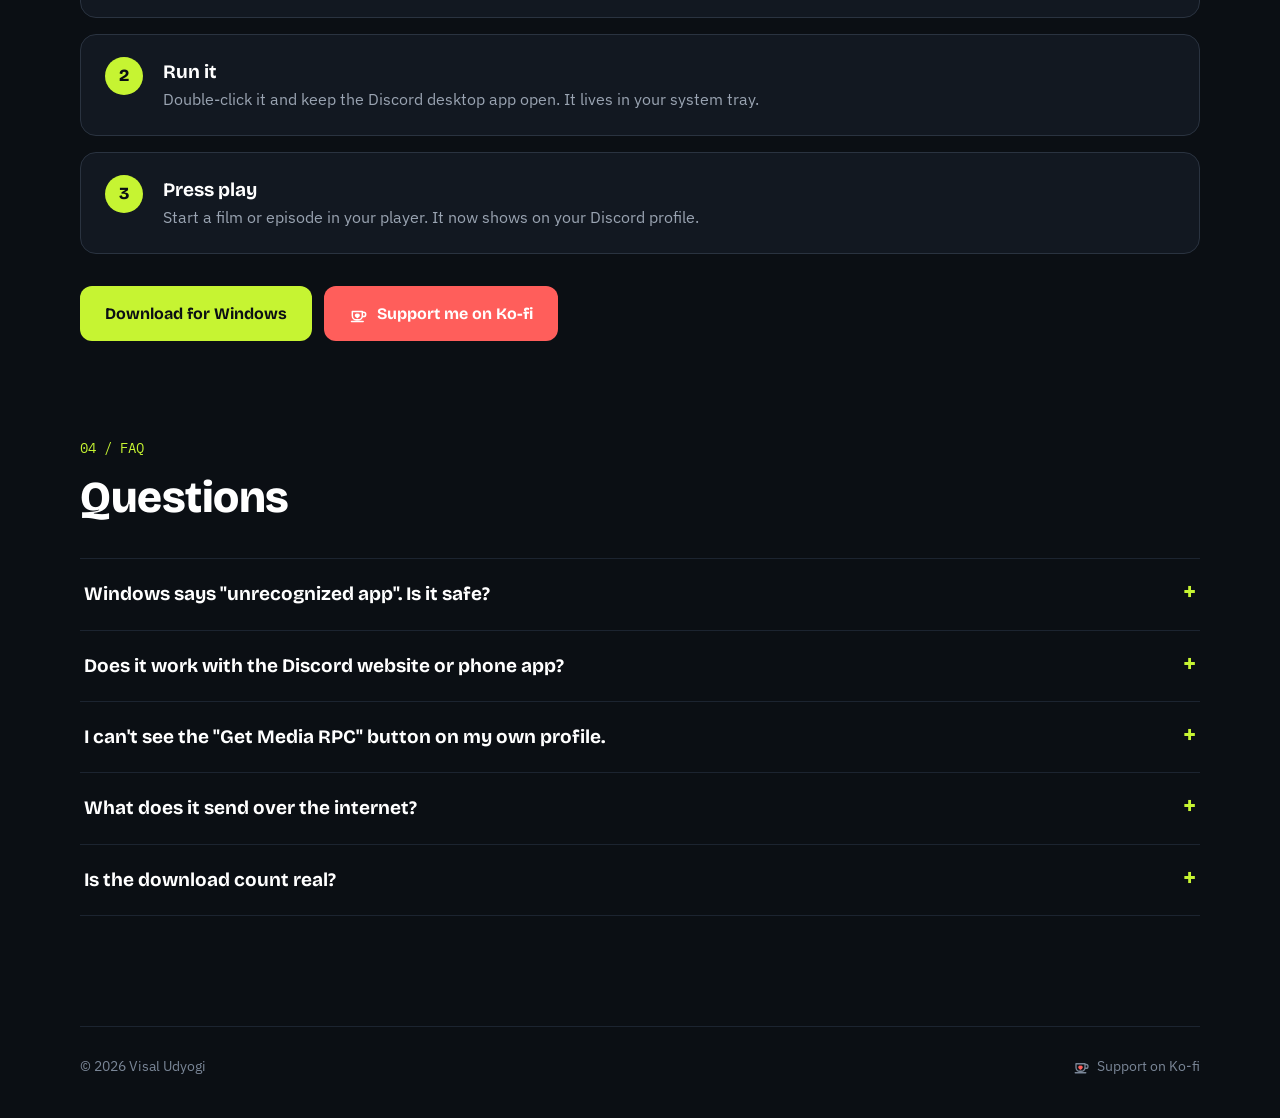
==== commit 81b1bb17: "Automatic updates, Ko-fi style support button in the app and on the site Co-Authored-By: Claude Sonn" ====
--- a/site/index.html
+++ b/site/index.html
@@ -49,6 +49,7 @@
             <span id="downloadLabel">Download for Windows</span>
           </a>
           <a class="btn btn-ghost" href="#features">See features</a>
+          <a class="btn btn-kofi" href="/support"><svg width="20" height="20" viewBox="0 0 24 24" fill="none" stroke="#fff" stroke-width="1.8" stroke-linecap="round" stroke-linejoin="round" aria-hidden="true"><path d="M4 9h12v5a5 5 0 0 1-5 5H9a5 5 0 0 1-5-5V9zM16 10h1.5a2.5 2.5 0 0 1 0 5H16M3 21h14"/><path d="M10 16.2l-2-1.9a1.3 1.3 0 0 1 2-1.6 1.3 1.3 0 0 1 2 1.6z" fill="#fff" stroke="#fff"/></svg> Support me on Ko-fi</a>
         </div>
         <p class="fine">Free. No account, no API keys. <span id="fineVersion"></span></p>
       </div>
@@ -162,6 +163,7 @@
       </ol>
       <div class="actions">
         <a class="btn btn-primary" id="downloadBtn2" href="/download" rel="noopener">Download for Windows</a>
+        <a class="btn btn-kofi" href="/support"><svg width="20" height="20" viewBox="0 0 24 24" fill="none" stroke="#fff" stroke-width="1.8" stroke-linecap="round" stroke-linejoin="round" aria-hidden="true"><path d="M4 9h12v5a5 5 0 0 1-5 5H9a5 5 0 0 1-5-5V9zM16 10h1.5a2.5 2.5 0 0 1 0 5H16M3 21h14"/><path d="M10 16.2l-2-1.9a1.3 1.3 0 0 1 2-1.6 1.3 1.3 0 0 1 2 1.6z" fill="#fff" stroke="#fff"/></svg> Support me on Ko-fi</a>
       </div>
     </section>
 
--- a/site/style.css
+++ b/site/style.css
@@ -142,3 +142,5 @@
 
 .support-link { display: inline-flex; align-items: center; gap: 6px; }
 .support-link .cup { display: block; }
+.btn-kofi { background: #ff5e5b; color: #fff; gap: 8px; }
+.btn-kofi:hover { background: #e8504d; }
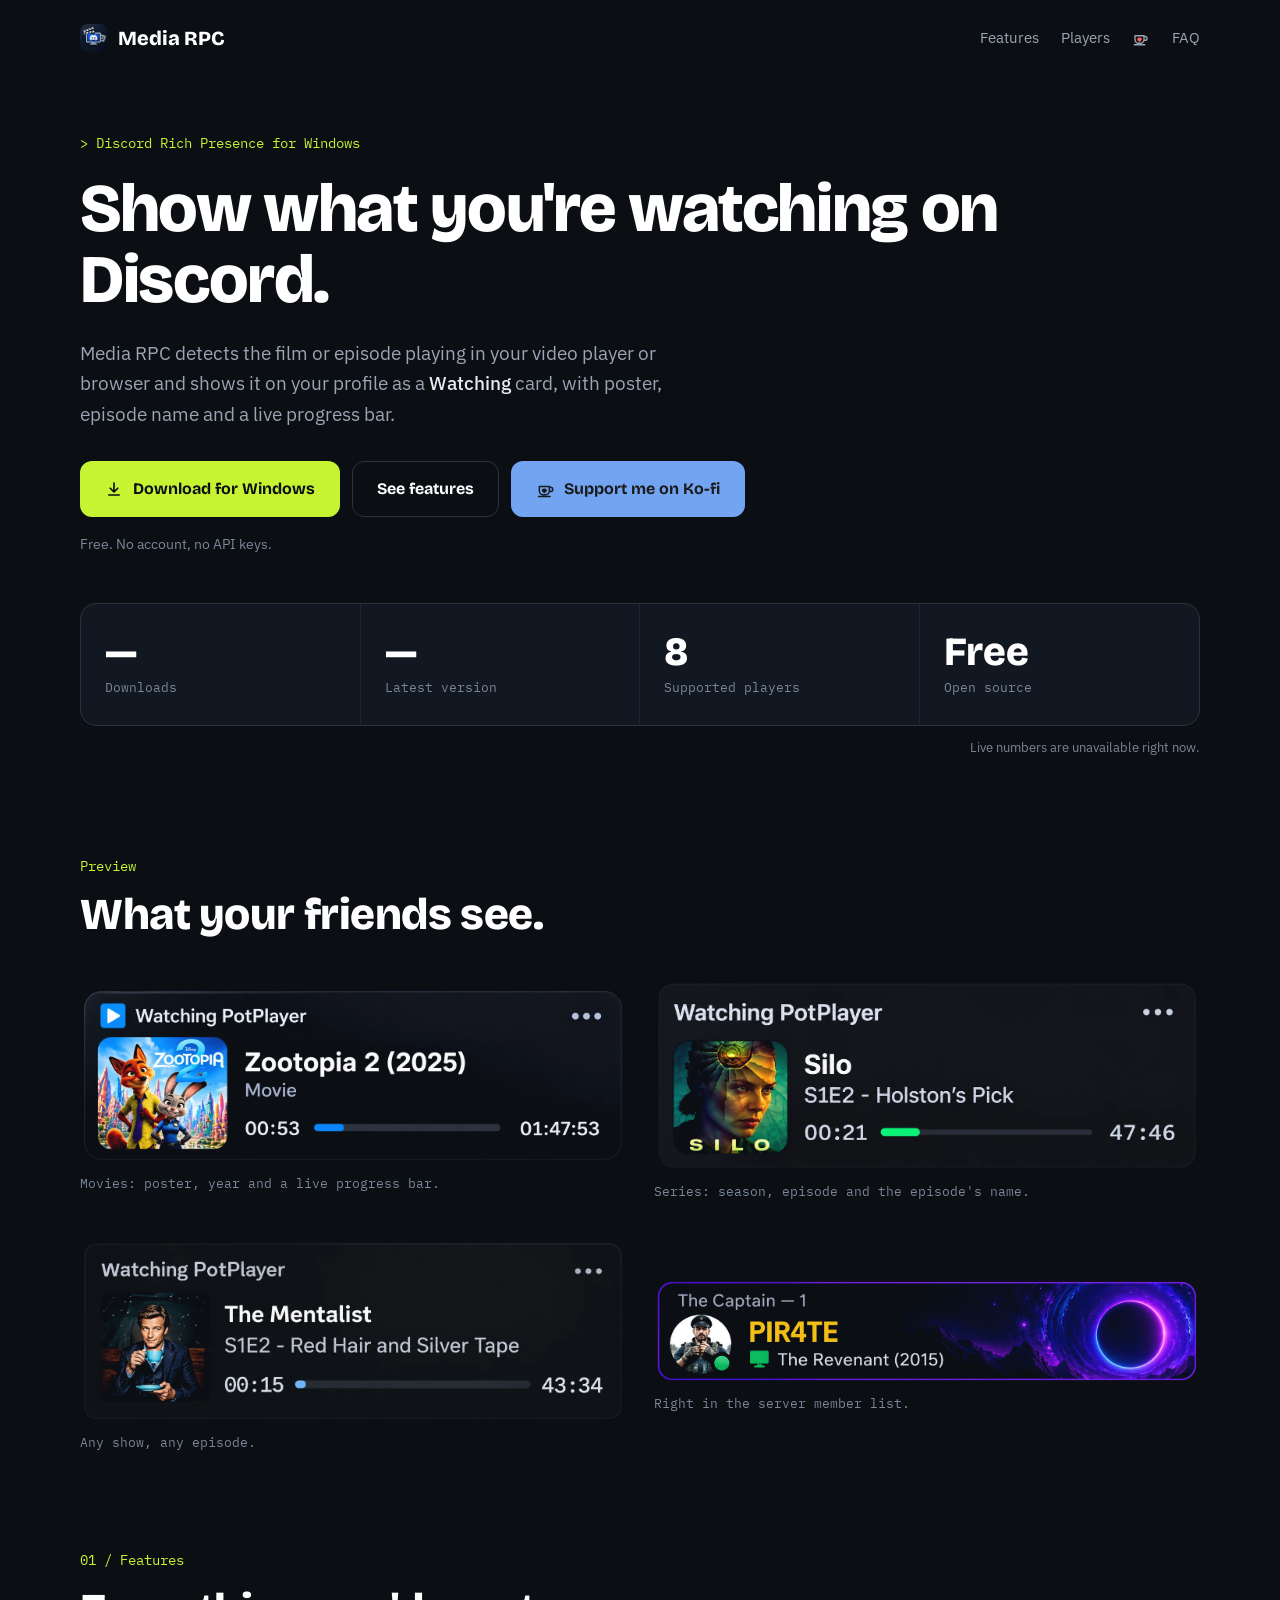
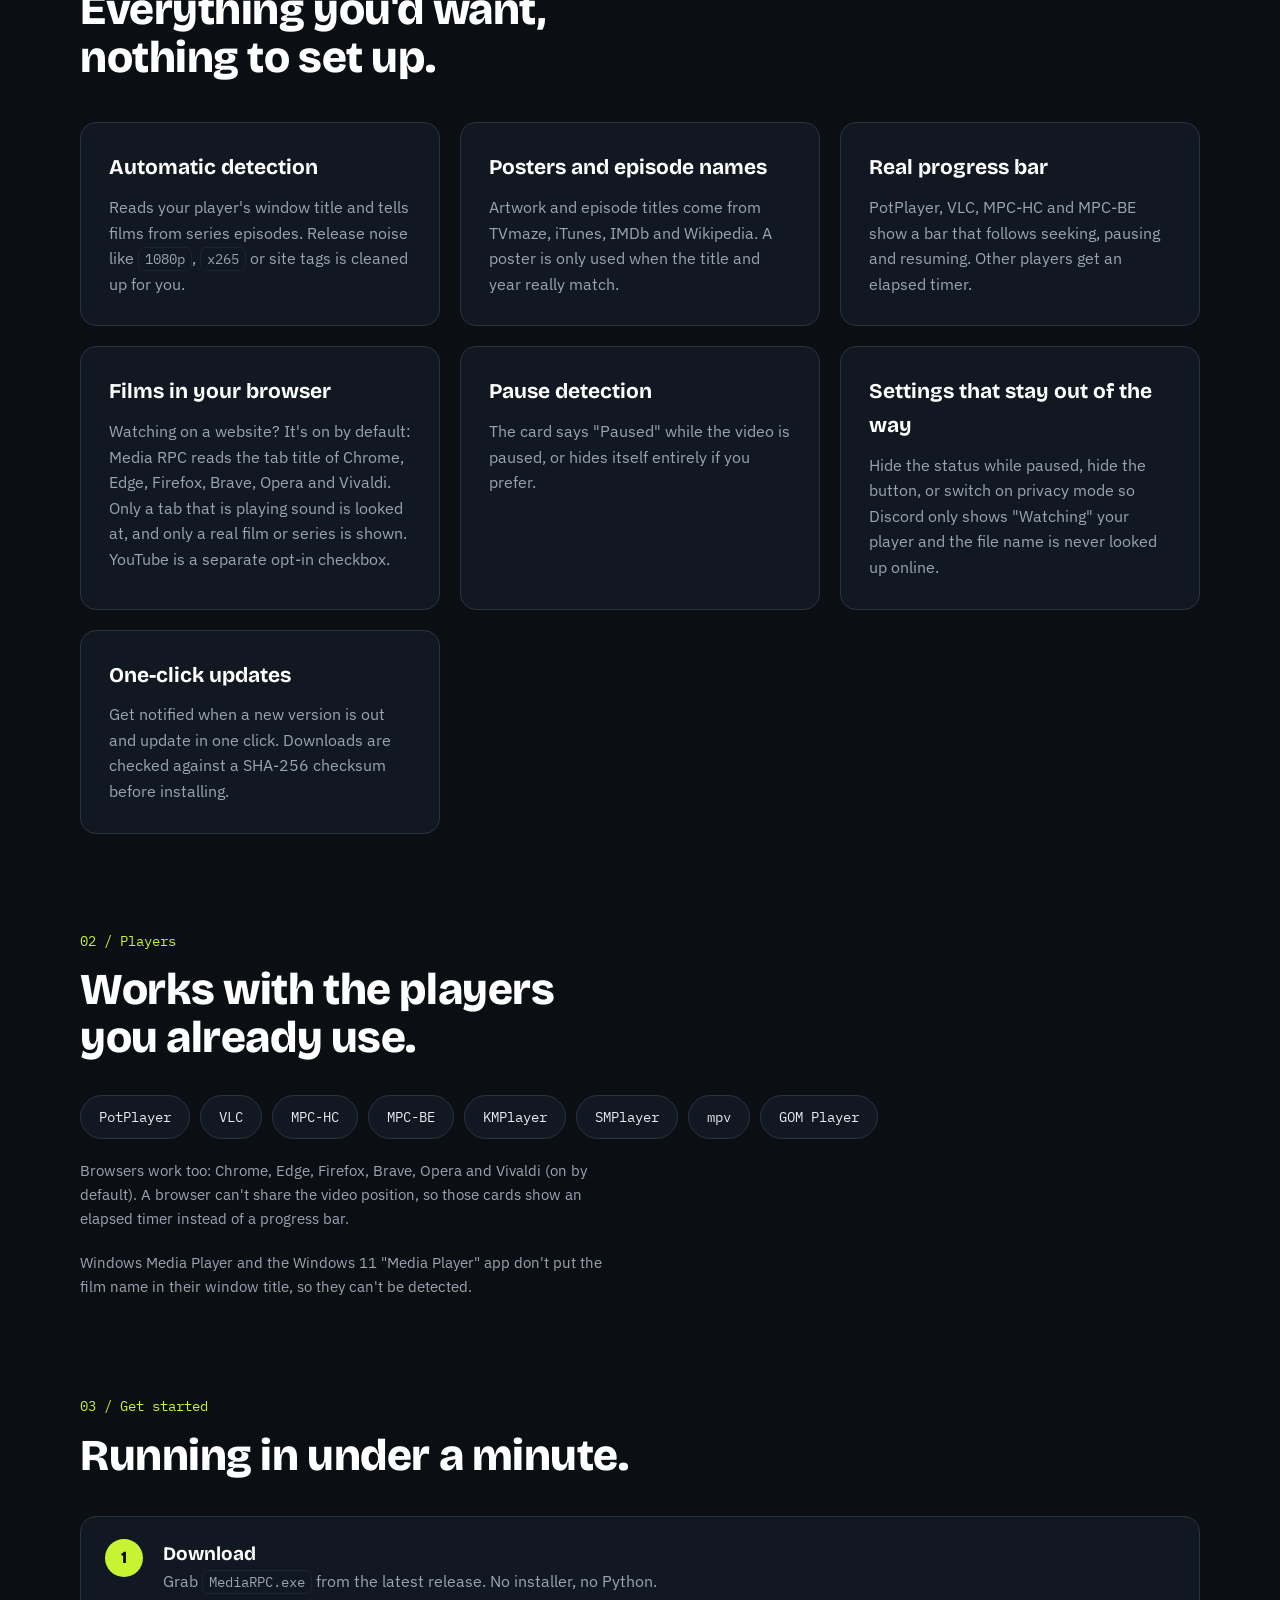
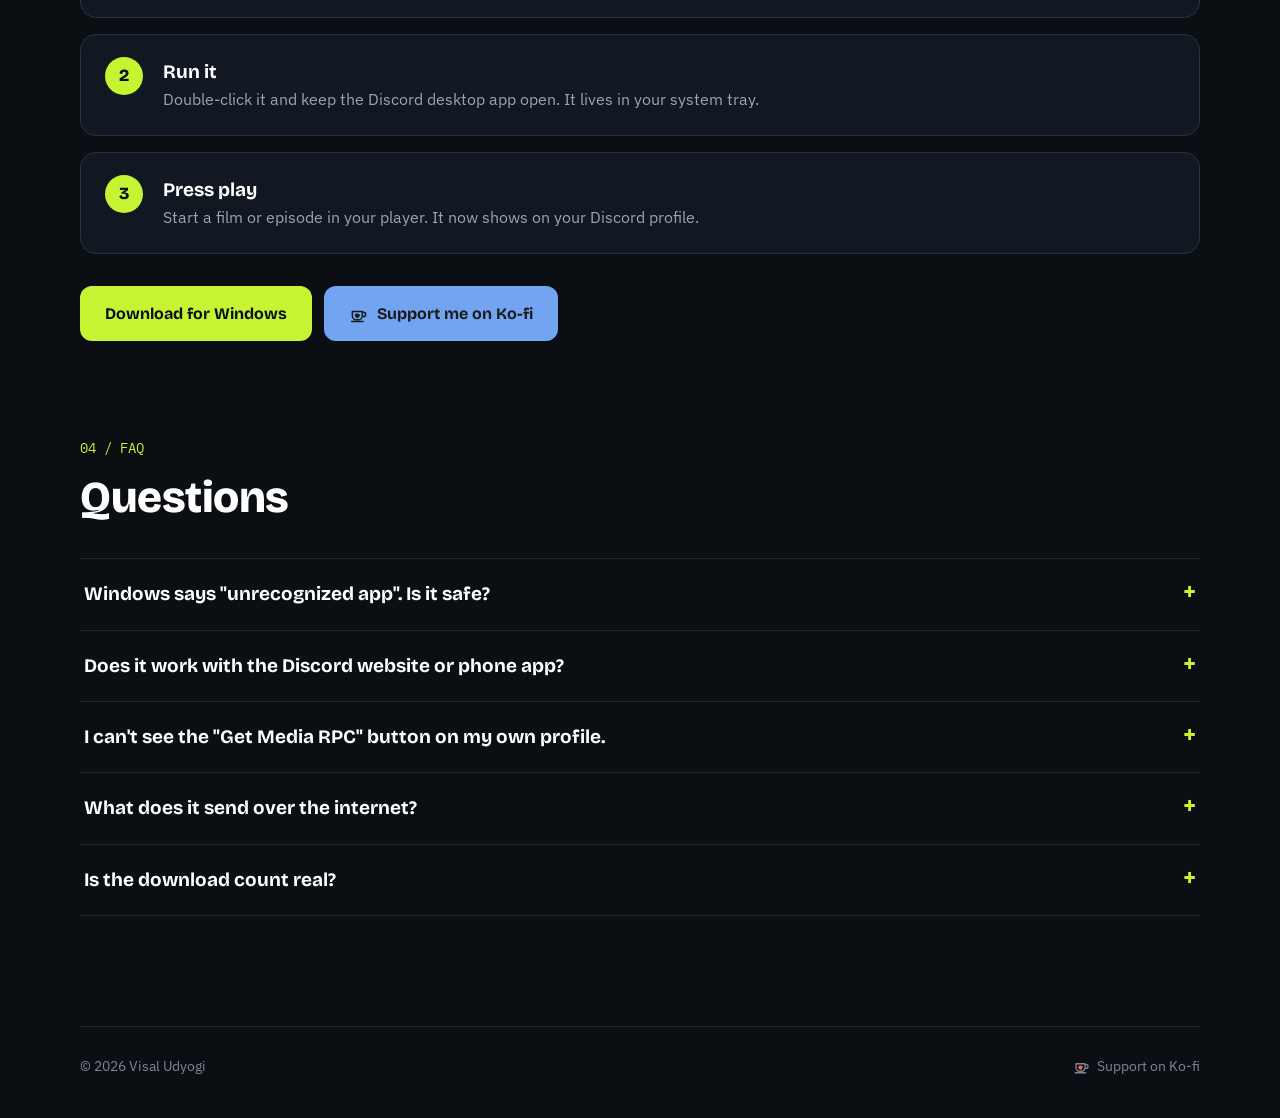
==== commit def2f73c: "Ko-fi button changes colour (blue, orange, dark) each time the mouse comes over it Co-Authored-By: C" ====
--- a/site/index.html
+++ b/site/index.html
@@ -49,7 +49,7 @@
             <span id="downloadLabel">Download for Windows</span>
           </a>
           <a class="btn btn-ghost" href="#features">See features</a>
-          <a class="btn btn-kofi" href="/support"><svg width="20" height="20" viewBox="0 0 24 24" fill="none" stroke="#fff" stroke-width="1.8" stroke-linecap="round" stroke-linejoin="round" aria-hidden="true"><path d="M4 9h12v5a5 5 0 0 1-5 5H9a5 5 0 0 1-5-5V9zM16 10h1.5a2.5 2.5 0 0 1 0 5H16M3 21h14"/><path d="M10 16.2l-2-1.9a1.3 1.3 0 0 1 2-1.6 1.3 1.3 0 0 1 2 1.6z" fill="#fff" stroke="#fff"/></svg> Support me on Ko-fi</a>
+          <a class="btn btn-kofi" href="/support"><svg width="20" height="20" viewBox="0 0 24 24" fill="none" stroke="currentColor" stroke-width="1.8" stroke-linecap="round" stroke-linejoin="round" aria-hidden="true"><path d="M4 9h12v5a5 5 0 0 1-5 5H9a5 5 0 0 1-5-5V9zM16 10h1.5a2.5 2.5 0 0 1 0 5H16M3 21h14"/><path d="M10 16.2l-2-1.9a1.3 1.3 0 0 1 2-1.6 1.3 1.3 0 0 1 2 1.6z" fill="currentColor"/></svg> Support me on Ko-fi</a>
         </div>
         <p class="fine">Free. No account, no API keys. <span id="fineVersion"></span></p>
       </div>
@@ -163,7 +163,7 @@
       </ol>
       <div class="actions">
         <a class="btn btn-primary" id="downloadBtn2" href="/download" rel="noopener">Download for Windows</a>
-        <a class="btn btn-kofi" href="/support"><svg width="20" height="20" viewBox="0 0 24 24" fill="none" stroke="#fff" stroke-width="1.8" stroke-linecap="round" stroke-linejoin="round" aria-hidden="true"><path d="M4 9h12v5a5 5 0 0 1-5 5H9a5 5 0 0 1-5-5V9zM16 10h1.5a2.5 2.5 0 0 1 0 5H16M3 21h14"/><path d="M10 16.2l-2-1.9a1.3 1.3 0 0 1 2-1.6 1.3 1.3 0 0 1 2 1.6z" fill="#fff" stroke="#fff"/></svg> Support me on Ko-fi</a>
+        <a class="btn btn-kofi" href="/support"><svg width="20" height="20" viewBox="0 0 24 24" fill="none" stroke="currentColor" stroke-width="1.8" stroke-linecap="round" stroke-linejoin="round" aria-hidden="true"><path d="M4 9h12v5a5 5 0 0 1-5 5H9a5 5 0 0 1-5-5V9zM16 10h1.5a2.5 2.5 0 0 1 0 5H16M3 21h14"/><path d="M10 16.2l-2-1.9a1.3 1.3 0 0 1 2-1.6 1.3 1.3 0 0 1 2 1.6z" fill="currentColor"/></svg> Support me on Ko-fi</a>
       </div>
     </section>
 
--- a/site/style.css
+++ b/site/style.css
@@ -142,5 +142,8 @@
 
 .support-link { display: inline-flex; align-items: center; gap: 6px; }
 .support-link .cup { display: block; }
-.btn-kofi { background: #ff5e5b; color: #fff; gap: 8px; }
-.btn-kofi:hover { background: #e8504d; }
+.btn-kofi { background: #72a4f2; color: #1b1b1b; gap: 8px; transition: background .25s, color .25s, transform .2s; }
+.btn-kofi svg { stroke: currentColor; }
+.btn-kofi svg path:last-child { fill: currentColor; }
+.btn-kofi[data-c="1"] { background: #ff6433; color: #fff; }
+.btn-kofi[data-c="2"] { background: #202020; color: #fff; border-color: #3a3a3a; }
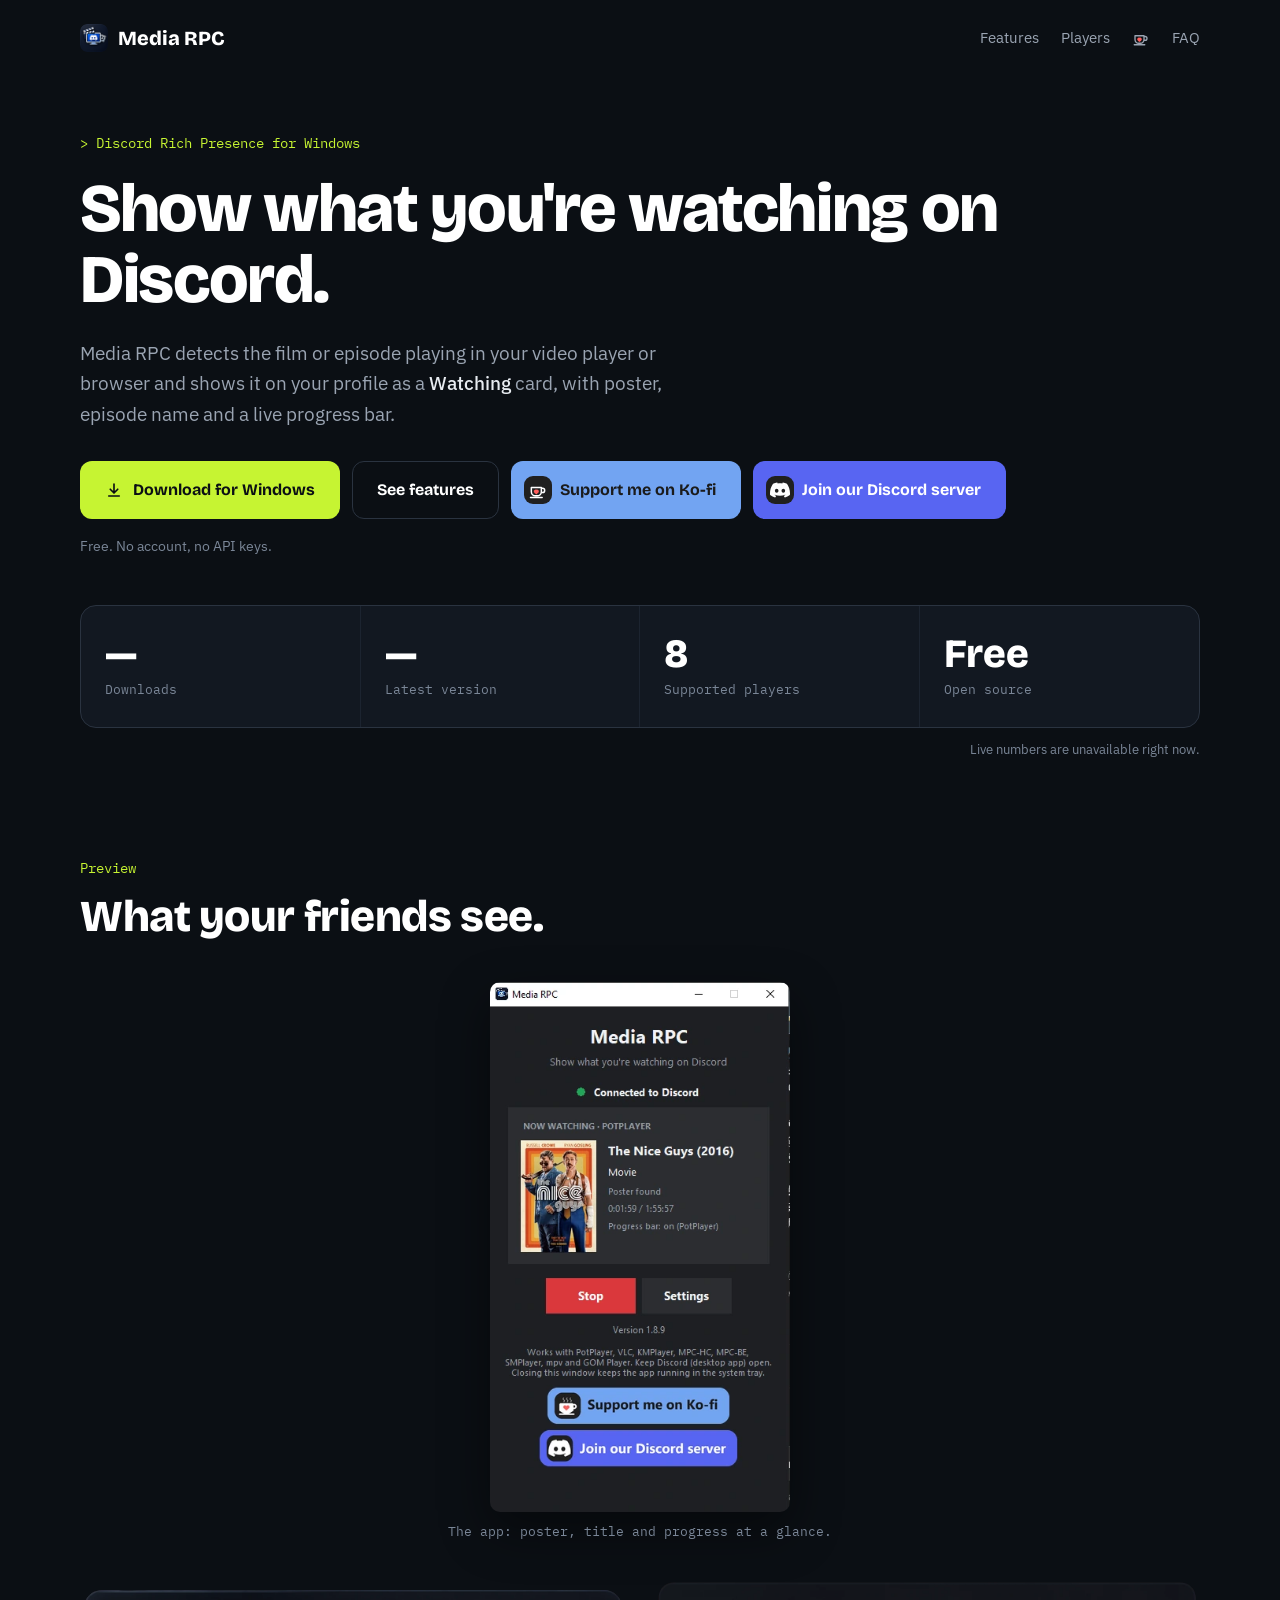
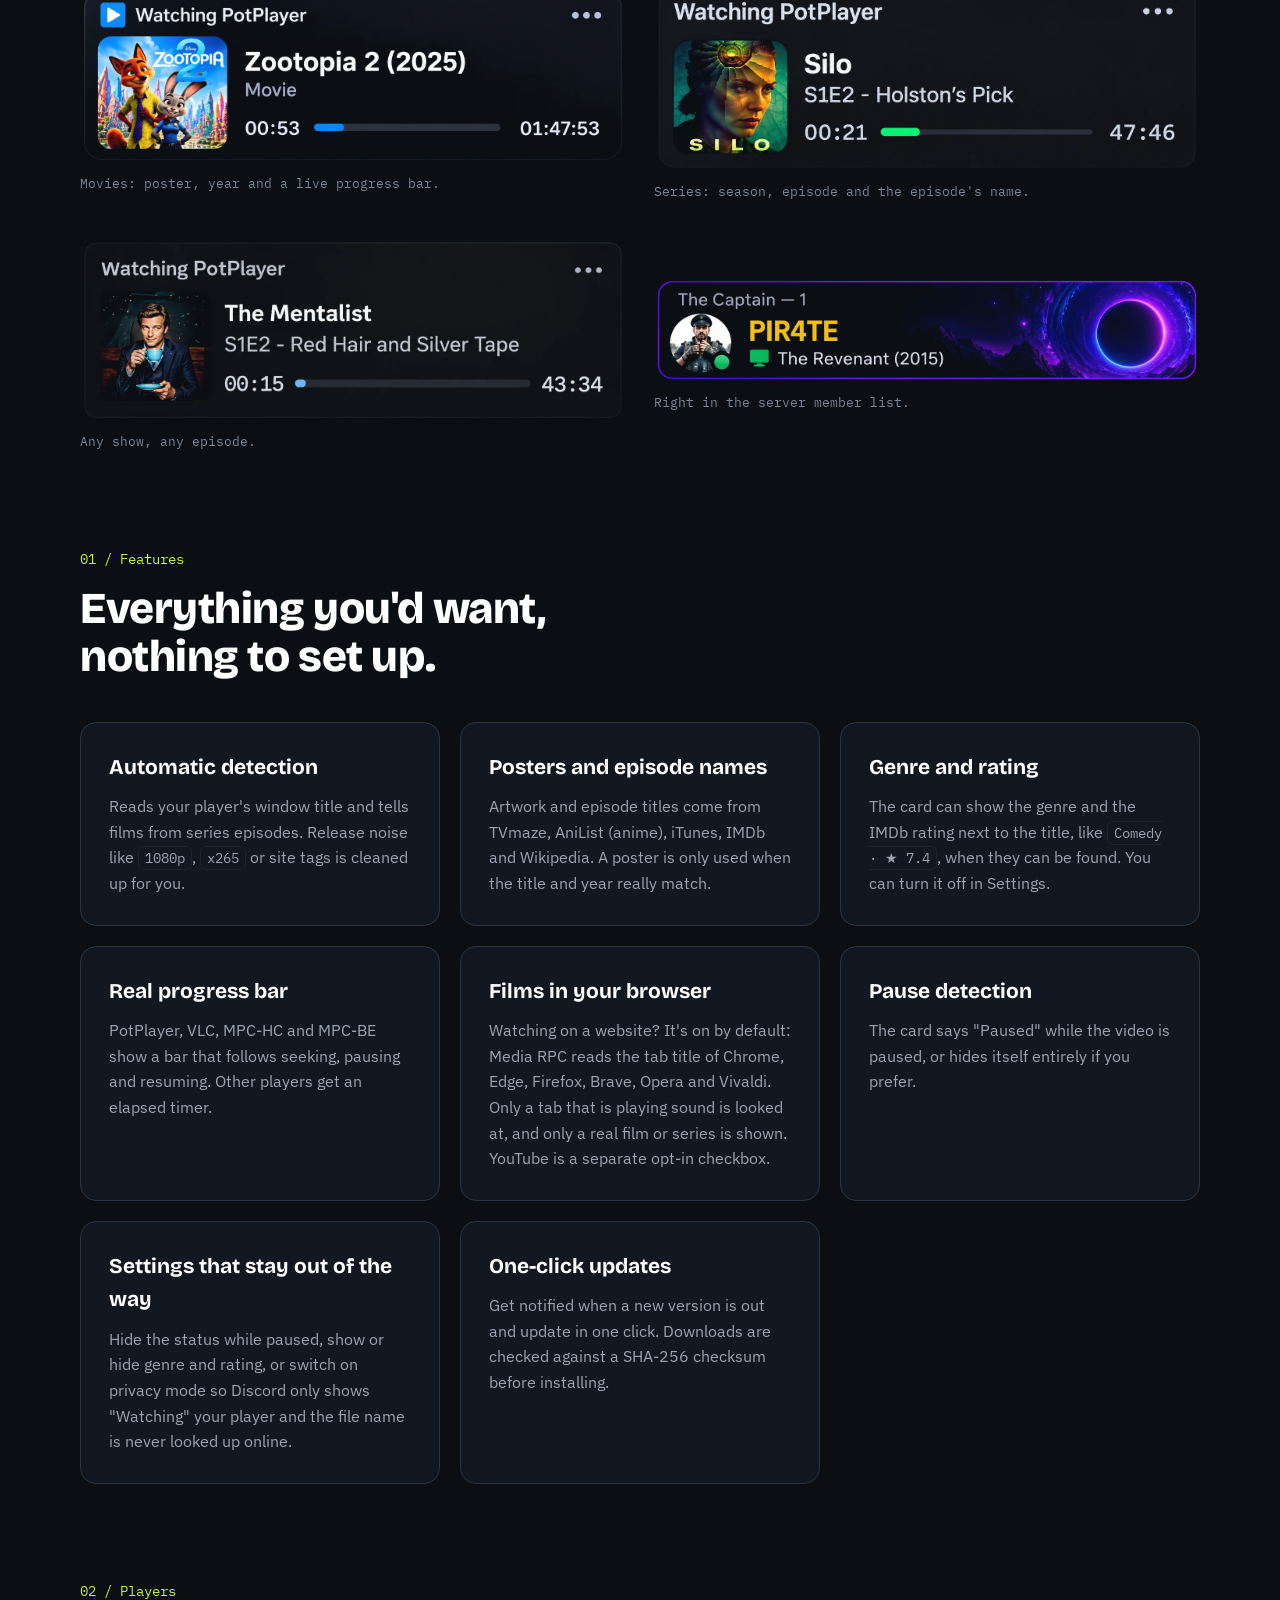
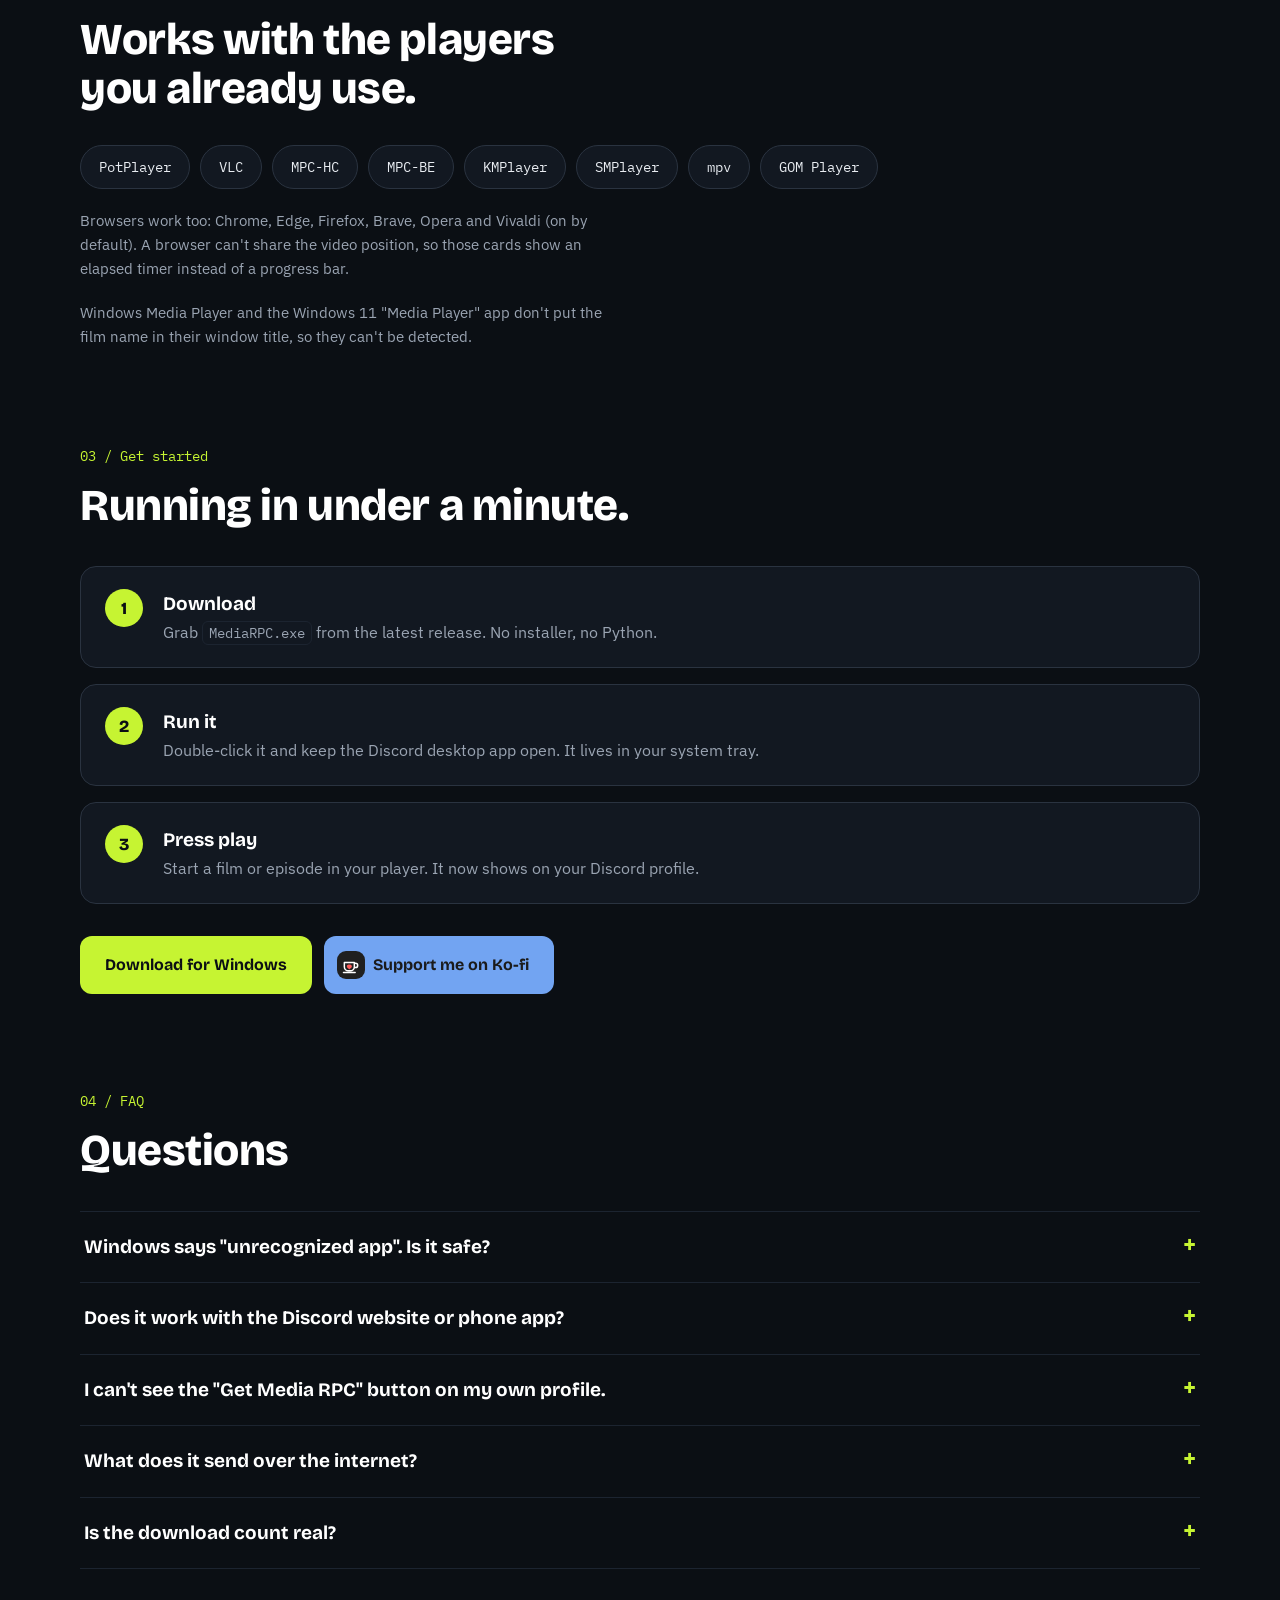
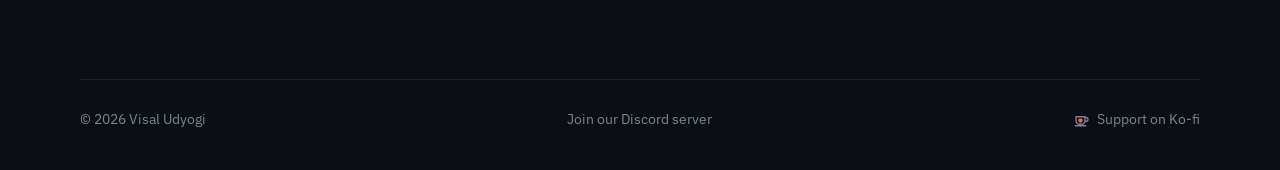
==== commit d646c965: "Website: add app screenshot, Discord links, genre/rating and AniList; drop hide-button mentions - Ne" ====
--- a/site/index.html
+++ b/site/index.html
@@ -50,6 +50,7 @@
           </a>
           <a class="btn btn-ghost" href="#features">See features</a>
           <a class="btn btn-kofi" href="/support"><svg width="20" height="20" viewBox="0 0 24 24" fill="none" stroke="currentColor" stroke-width="1.8" stroke-linecap="round" stroke-linejoin="round" aria-hidden="true"><path d="M4 9h12v5a5 5 0 0 1-5 5H9a5 5 0 0 1-5-5V9zM16 10h1.5a2.5 2.5 0 0 1 0 5H16M3 21h14"/><path d="M10 16.2l-2-1.9a1.3 1.3 0 0 1 2-1.6 1.3 1.3 0 0 1 2 1.6z" fill="currentColor"/></svg> Support me on Ko-fi</a>
+          <a class="btn btn-discord" href="https://discord.gg/jFzf46hEwf" rel="noopener"><svg width="20" height="20" viewBox="0 0 24 24" fill="currentColor" aria-hidden="true"><path d="M20.317 4.3698a19.7913 19.7913 0 00-4.8851-1.5152.0741.0741 0 00-.0785.0371c-.211.3753-.4447.8648-.6083 1.2495-1.8447-.2762-3.68-.2762-5.4868 0-.1636-.3933-.4058-.8742-.6177-1.2495a.077.077 0 00-.0785-.037 19.7363 19.7363 0 00-4.8852 1.515.0699.0699 0 00-.0321.0277C.5334 9.0458-.319 13.5799.0992 18.0578a.0824.0824 0 00.0312.0561c2.0528 1.5076 4.0413 2.4228 5.9929 3.0294a.0777.0777 0 00.0842-.0276c.4616-.6304.8731-1.2952 1.226-1.9942a.076.076 0 00-.0416-.1057c-.6528-.2476-1.2743-.5495-1.8722-.8923a.077.077 0 01-.0076-.1277c.1258-.0943.2517-.1923.3718-.2914a.0743.0743 0 01.0776-.0105c3.9278 1.7933 8.18 1.7933 12.0614 0a.0739.0739 0 01.0785.0095c.1202.099.246.1981.3728.2924a.077.077 0 01-.0066.1276 12.2986 12.2986 0 01-1.873.8914.0766.0766 0 00-.0407.1067c.3604.698.7719 1.3628 1.225 1.9932a.076.076 0 00.0842.0286c1.961-.6067 3.9495-1.5219 6.0023-3.0294a.077.077 0 00.0313-.0552c.5004-5.177-.8382-9.6739-3.5485-13.6604a.061.061 0 00-.0312-.0286zM8.02 15.3312c-1.1825 0-2.1569-1.0857-2.1569-2.419 0-1.3332.9555-2.4189 2.157-2.4189 1.2108 0 2.1757 1.0952 2.1568 2.419 0 1.3332-.9555 2.4189-2.1569 2.4189zm7.9748 0c-1.1825 0-2.1569-1.0857-2.1569-2.419 0-1.3332.9554-2.4189 2.1569-2.4189 1.2108 0 2.1757 1.0952 2.1568 2.419 0 1.3332-.946 2.4189-2.1568 2.4189Z"/></svg> Join our Discord server</a>
         </div>
         <p class="fine">Free. No account, no API keys. <span id="fineVersion"></span></p>
       </div>
@@ -85,6 +86,10 @@
       <p class="label reveal">Preview</p>
       <h2 class="section-title reveal">What your friends see.</h2>
       <div class="gallery">
+        <figure class="gal-item gal-app">
+          <img class="reveal" style="--d:.05s" src="app-window.webp" alt="The Media RPC window: now watching The Nice Guys with poster, progress, and the Ko-fi and Discord buttons" width="381" height="673" loading="lazy">
+          <figcaption class="reveal" style="--d:.15s">The app: poster, title and progress at a glance.</figcaption>
+        </figure>
         <figure class="gal-item">
           <img class="reveal" style="--d:.05s" src="card-movie.webp" alt="Discord Watching card for a film: poster, title with year and a live progress bar" width="1400" height="454" loading="lazy">
           <figcaption class="reveal" style="--d:.15s">Movies: poster, year and a live progress bar.</figcaption>
@@ -115,7 +120,11 @@
         </article>
         <article class="card">
           <h3>Posters and episode names</h3>
-          <p>Artwork and episode titles come from TVmaze, iTunes, IMDb and Wikipedia. A poster is only used when the title and year really match.</p>
+          <p>Artwork and episode titles come from TVmaze, AniList (anime), iTunes, IMDb and Wikipedia. A poster is only used when the title and year really match.</p>
+        </article>
+        <article class="card">
+          <h3>Genre and rating</h3>
+          <p>The card can show the genre and the IMDb rating next to the title, like <code>Comedy &middot; &#9733; 7.4</code>, when they can be found. You can turn it off in Settings.</p>
         </article>
         <article class="card">
           <h3>Real progress bar</h3>
@@ -131,7 +140,7 @@
         </article>
         <article class="card">
           <h3>Settings that stay out of the way</h3>
-          <p>Hide the status while paused, hide the button, or switch on privacy mode so Discord only shows "Watching" your player and the file name is never looked up online.</p>
+          <p>Hide the status while paused, show or hide genre and rating, or switch on privacy mode so Discord only shows "Watching" your player and the file name is never looked up online.</p>
         </article>
         <article class="card">
           <h3>One-click updates</h3>
@@ -182,7 +191,7 @@
         </details>
         <details>
           <summary>I can't see the "Get Media RPC" button on my own profile.</summary>
-          <p>That's a Discord rule: Rich Presence buttons are only shown to other people. Ask a friend to check, or hide the button in Settings.</p>
+          <p>That's a Discord rule: Rich Presence buttons are only shown to other people. Ask a friend to check it.</p>
         </details>
         <details>
           <summary>What does it send over the internet?</summary>
@@ -199,6 +208,7 @@
 
   <footer class="site-footer container">
     <span>&copy; 2026 Visal Udyogi</span>
+    <a href="https://discord.gg/jFzf46hEwf" rel="noopener">Join our Discord server</a>
     <a href="/support" class="support-link"><svg class="cup" width="18" height="18" viewBox="0 0 24 24" fill="none" stroke="currentColor" stroke-width="1.8" stroke-linecap="round" stroke-linejoin="round" aria-hidden="true"><path d="M4 9h12v5a5 5 0 0 1-5 5H9a5 5 0 0 1-5-5V9zM16 10h1.5a2.5 2.5 0 0 1 0 5H16M3 21h14"/><path d="M10 16.2l-2-1.9a1.3 1.3 0 0 1 2-1.6 1.3 1.3 0 0 1 2 1.6z" fill="#ff5e5b" stroke="#ff5e5b"/></svg> Support on Ko-fi</a>
   </footer>
 
--- a/site/style.css
+++ b/site/style.css
@@ -143,7 +143,15 @@
 .support-link { display: inline-flex; align-items: center; gap: 6px; }
 .support-link .cup { display: block; }
 .btn-kofi { background: #72a4f2; color: #1b1b1b; gap: 8px; transition: background .25s, color .25s, transform .2s; }
-.btn-kofi svg { stroke: currentColor; }
-.btn-kofi svg path:last-child { fill: currentColor; }
+.btn-kofi { border-radius: 12px; padding-left: 12px; }
+.btn-kofi svg { width: 28px; height: 28px; padding: 4px; box-sizing: border-box; background: #202020; border-radius: 9px; stroke: #fff; }
+.btn-kofi svg path:last-child { fill: #ff5e5b; stroke: #ff5e5b; }
 .btn-kofi[data-c="1"] { background: #ff6433; color: #fff; }
 .btn-kofi[data-c="2"] { background: #202020; color: #fff; border-color: #3a3a3a; }
+
+/* app window screenshot (spans the gallery) + Discord button */
+.gal-app { grid-column: 1 / -1; text-align: center; }
+.gal-app img { width: auto; max-width: min(300px, 100%); margin: 0 auto; mix-blend-mode: normal; border-radius: 10px; box-shadow: 0 18px 50px rgba(0, 0, 0, .45); }
+.btn-discord { background: #5865f2; color: #fff; gap: 8px; border-radius: 12px; padding-left: 12px; transition: background .2s, transform .2s; }
+.btn-discord:hover { background: #4752c4; }
+.btn-discord svg { width: 28px; height: 28px; padding: 4px; box-sizing: border-box; background: #202020; border-radius: 9px; }
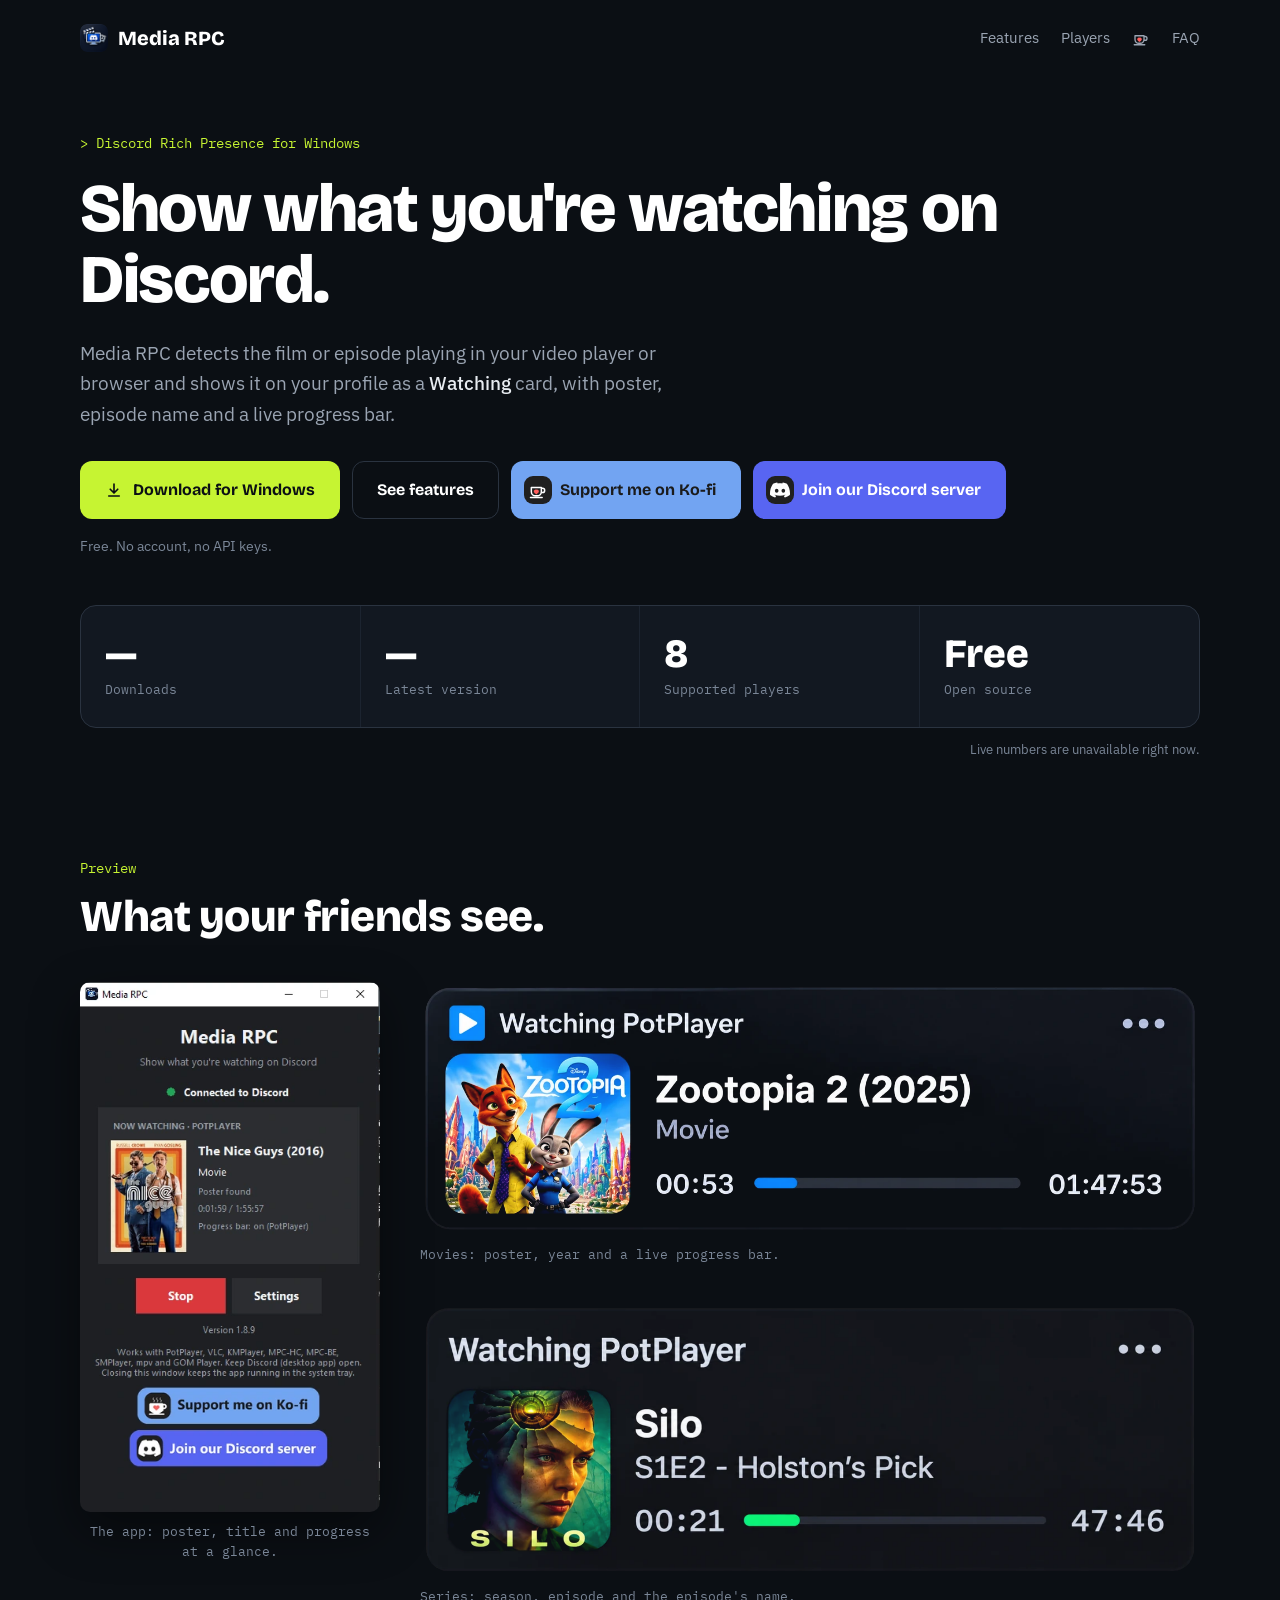
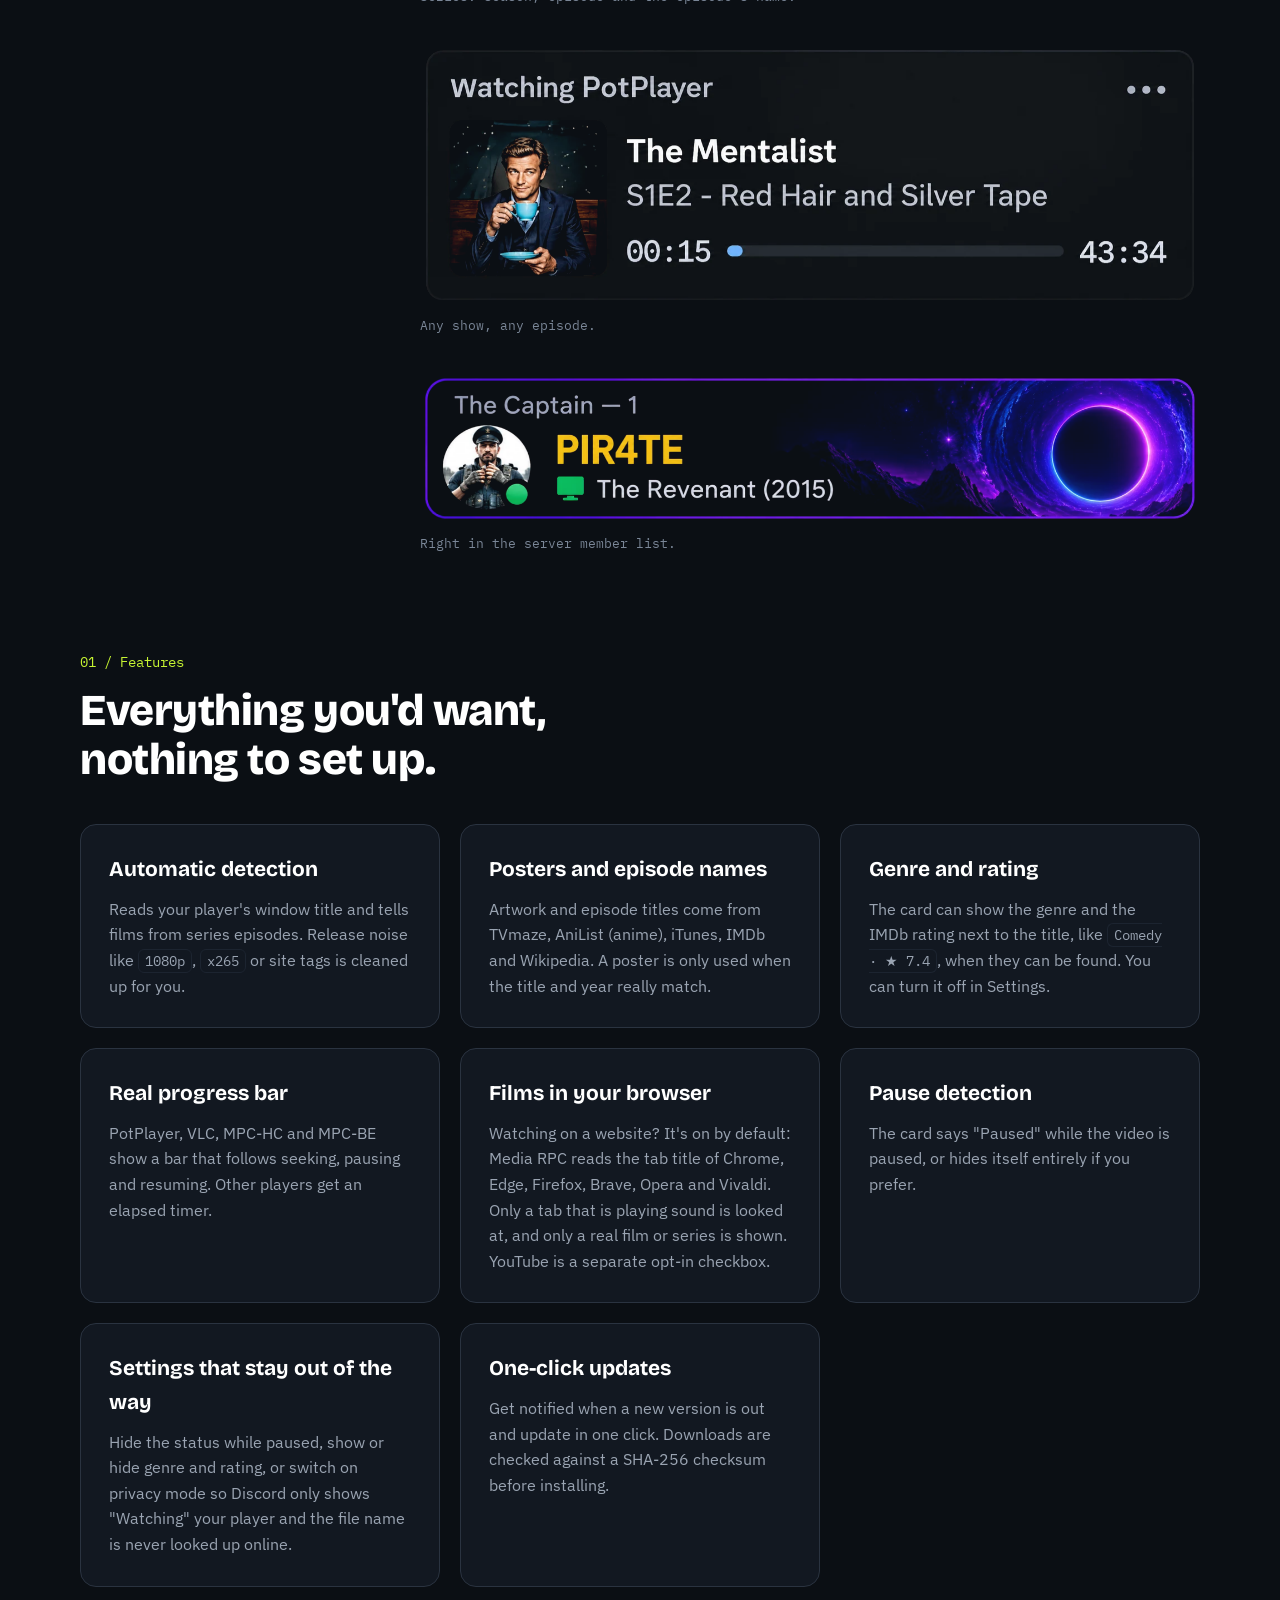
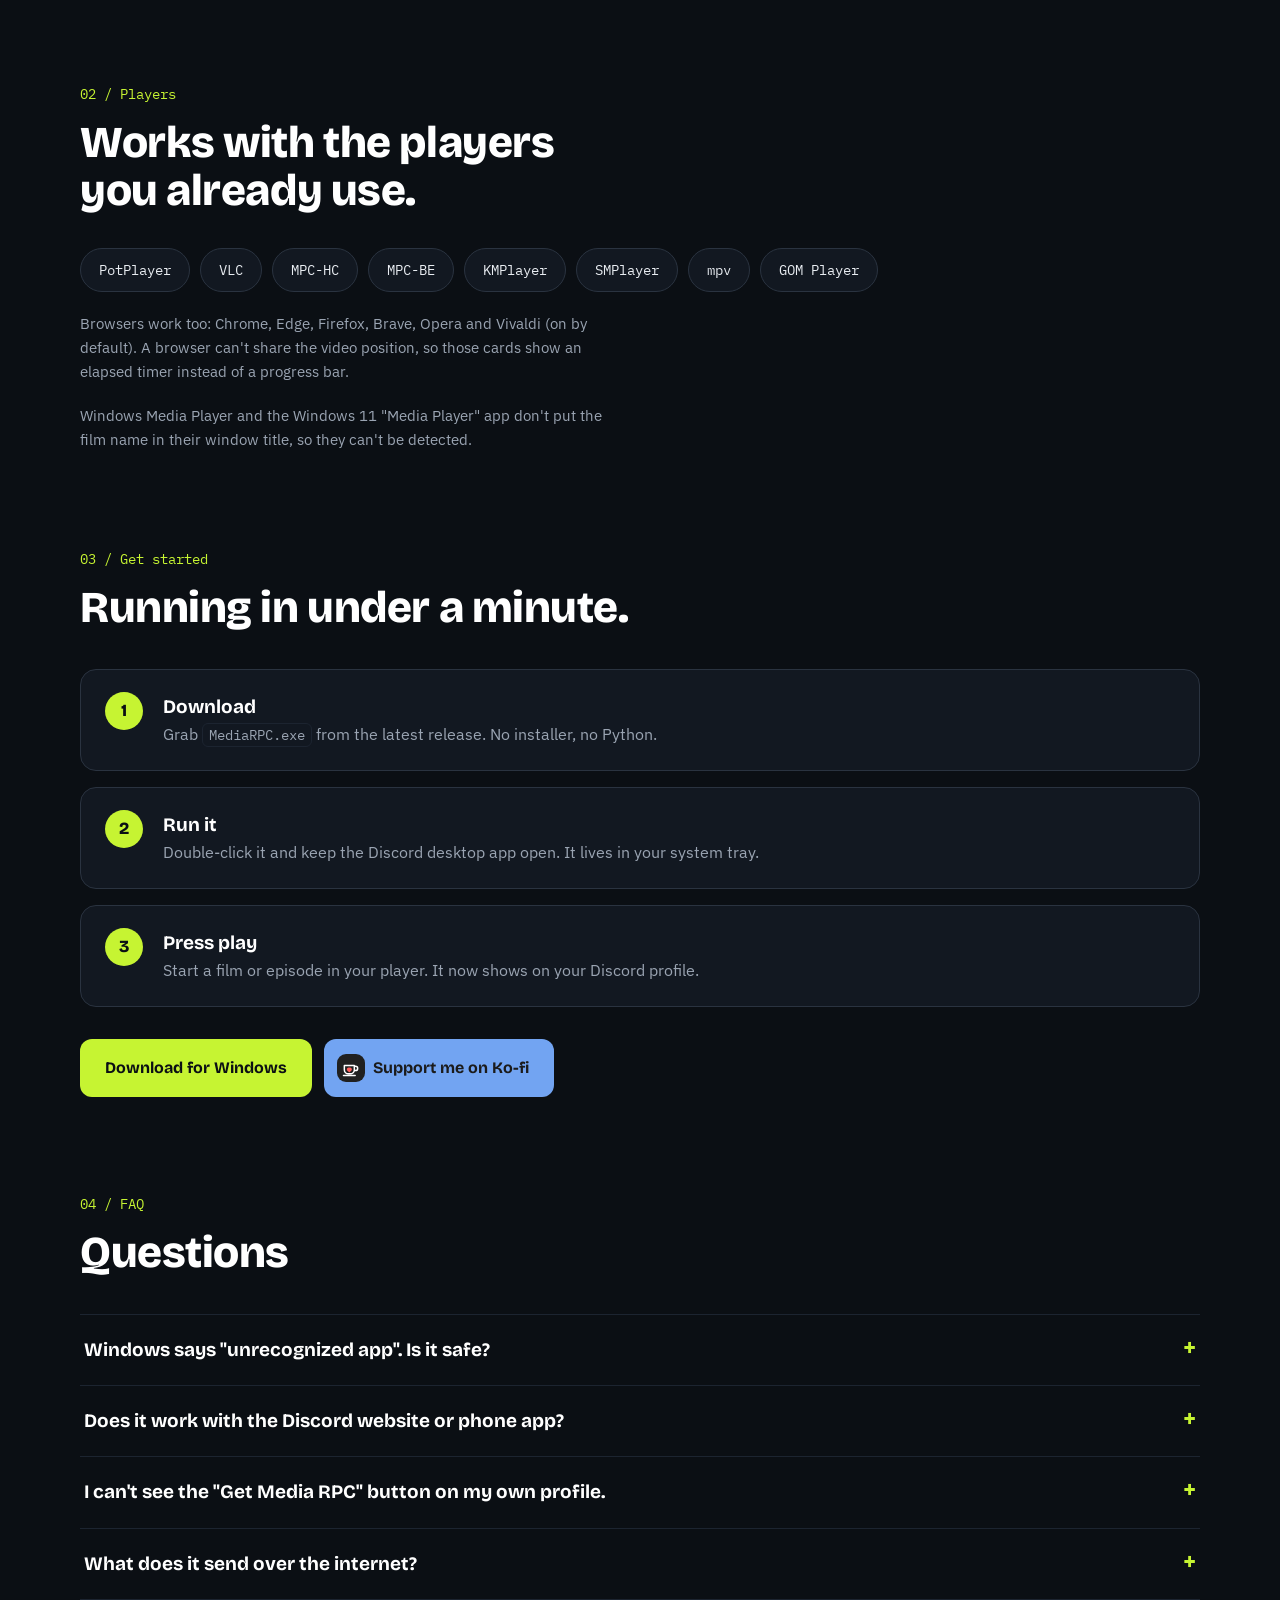
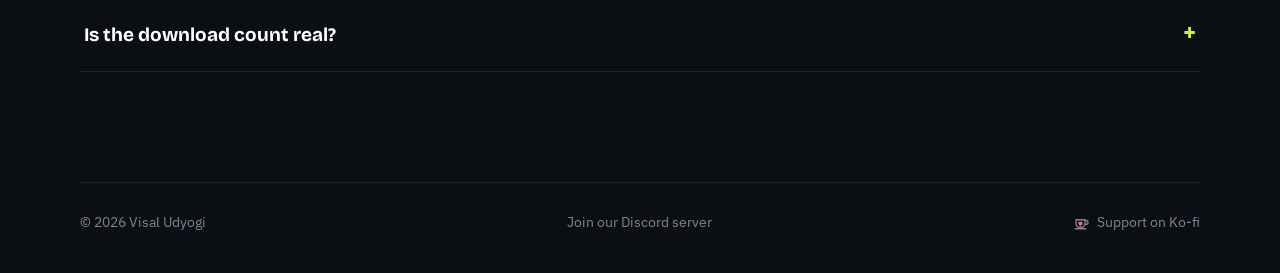
==== commit 86471dd4: "Admin page and anonymous usage count (random install id + version), opt-out in Settings Co-Authored-" ====
--- a/site/index.html
+++ b/site/index.html
@@ -195,7 +195,7 @@
         </details>
         <details>
           <summary>What does it send over the internet?</summary>
-          <p>Only the cleaned-up title (and year) is used to look up posters, and one request to GitHub checks for updates. With website detection on, only the title of a browser tab that is playing sound is read, and only to check whether it is a film or series. Turn on privacy mode and the film name is never shown on Discord.</p>
+          <p>Only the cleaned-up title (and year) is used to look up posters, and one request to GitHub checks for updates. With website detection on, only the title of a browser tab that is playing sound is read, and only to check whether it is a film or series. Turn on privacy mode and the film name is never shown on Discord. The app also sends a small anonymous usage count (a random install id and the app version, every 30 minutes) so the author can see how many people use it. It contains no film names and no personal data, and you can switch it off in Settings.</p>
         </details>
         <details>
           <summary>Is the download count real?</summary>
--- a/site/style.css
+++ b/site/style.css
@@ -149,9 +149,17 @@
 .btn-kofi[data-c="1"] { background: #ff6433; color: #fff; }
 .btn-kofi[data-c="2"] { background: #202020; color: #fff; border-color: #3a3a3a; }
 
-/* app window screenshot (spans the gallery) + Discord button */
-.gal-app { grid-column: 1 / -1; text-align: center; }
+/* app window screenshot (left column of the gallery) + Discord button */
+.gallery { grid-template-columns: minmax(0, 300px) minmax(0, 1fr); gap: 36px 40px; align-items: center; }
+.gal-app { grid-column: 1; grid-row: 1 / span 4; align-self: start; position: sticky; top: 24px; text-align: center; }
+.gallery .gal-item:not(.gal-app) { grid-column: 2; }
 .gal-app img { width: auto; max-width: min(300px, 100%); margin: 0 auto; mix-blend-mode: normal; border-radius: 10px; box-shadow: 0 18px 50px rgba(0, 0, 0, .45); }
 .btn-discord { background: #5865f2; color: #fff; gap: 8px; border-radius: 12px; padding-left: 12px; transition: background .2s, transform .2s; }
 .btn-discord:hover { background: #4752c4; }
 .btn-discord svg { width: 28px; height: 28px; padding: 4px; box-sizing: border-box; background: #202020; border-radius: 9px; }
+
+@media (max-width: 860px) {
+  .gallery { grid-template-columns: 1fr; gap: 36px 28px; }
+  .gal-app { grid-column: 1; grid-row: auto; position: static; }
+  .gallery .gal-item:not(.gal-app) { grid-column: 1; }
+}
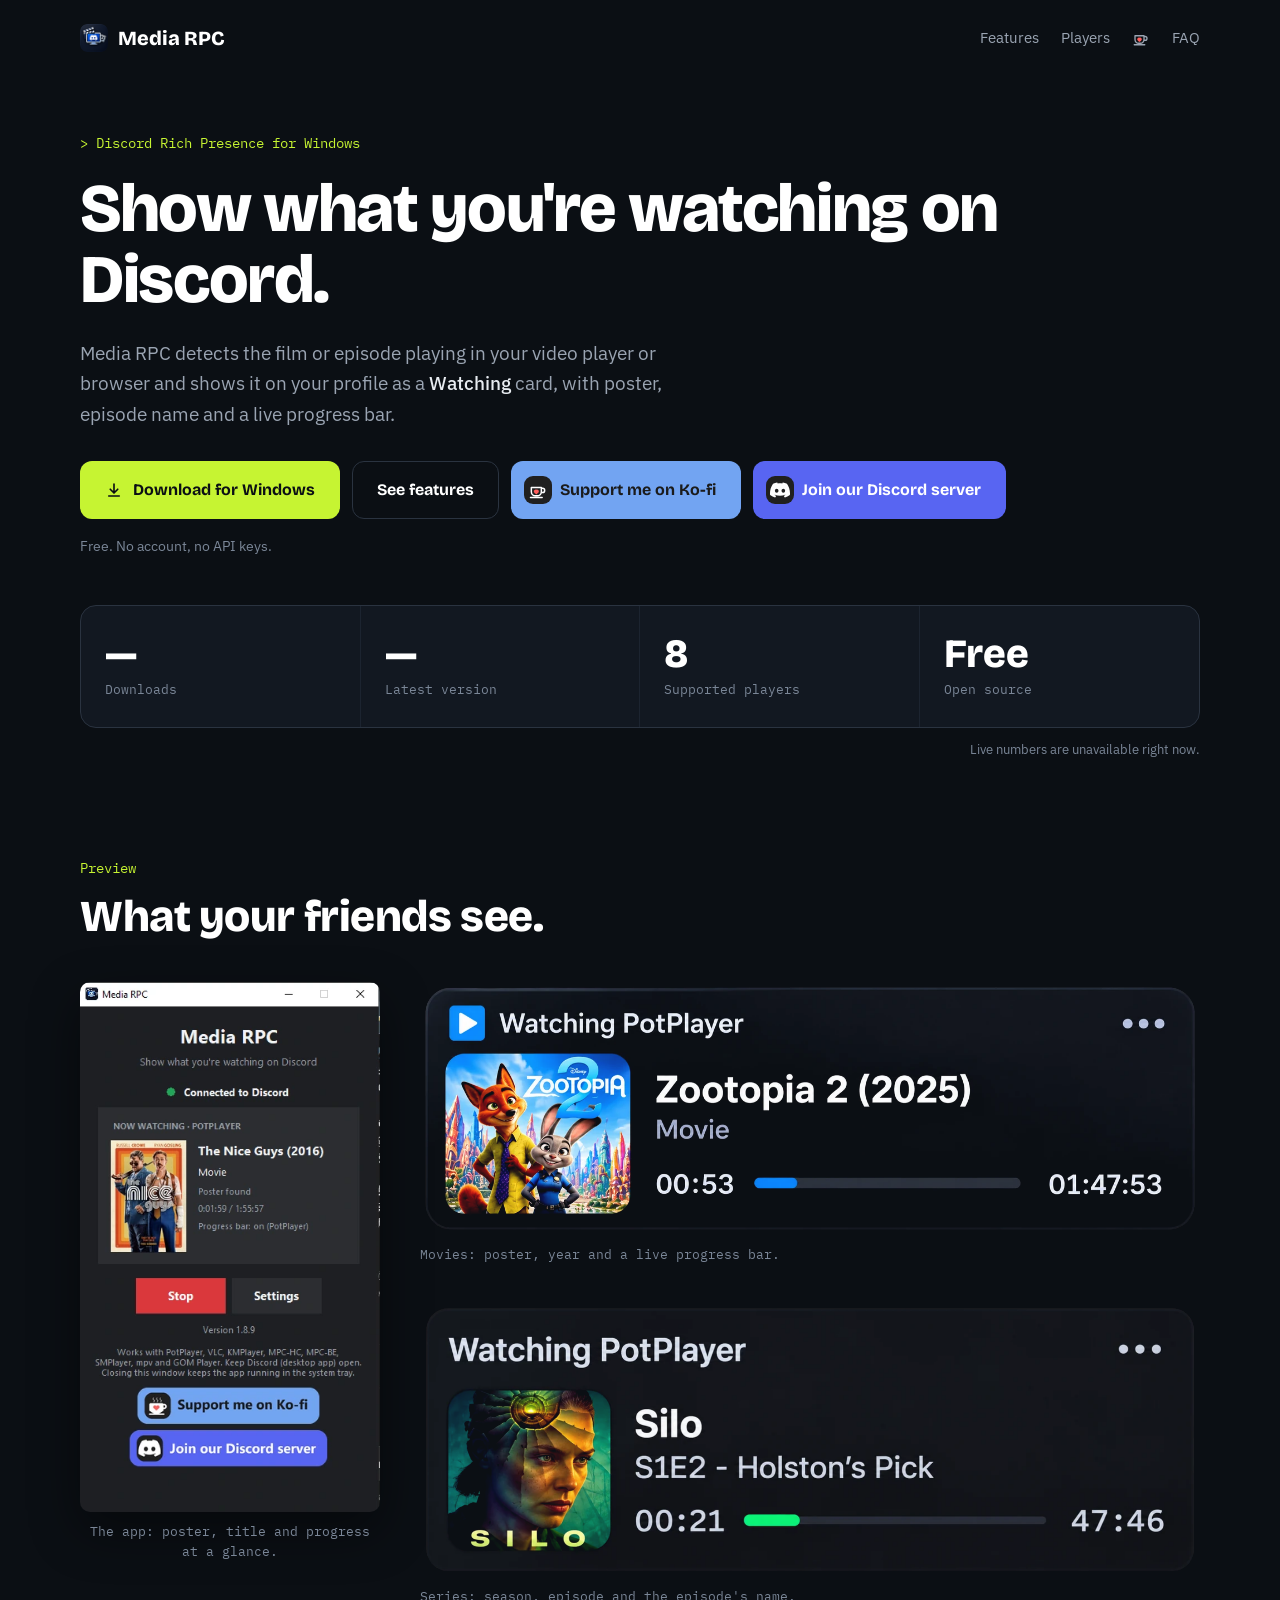
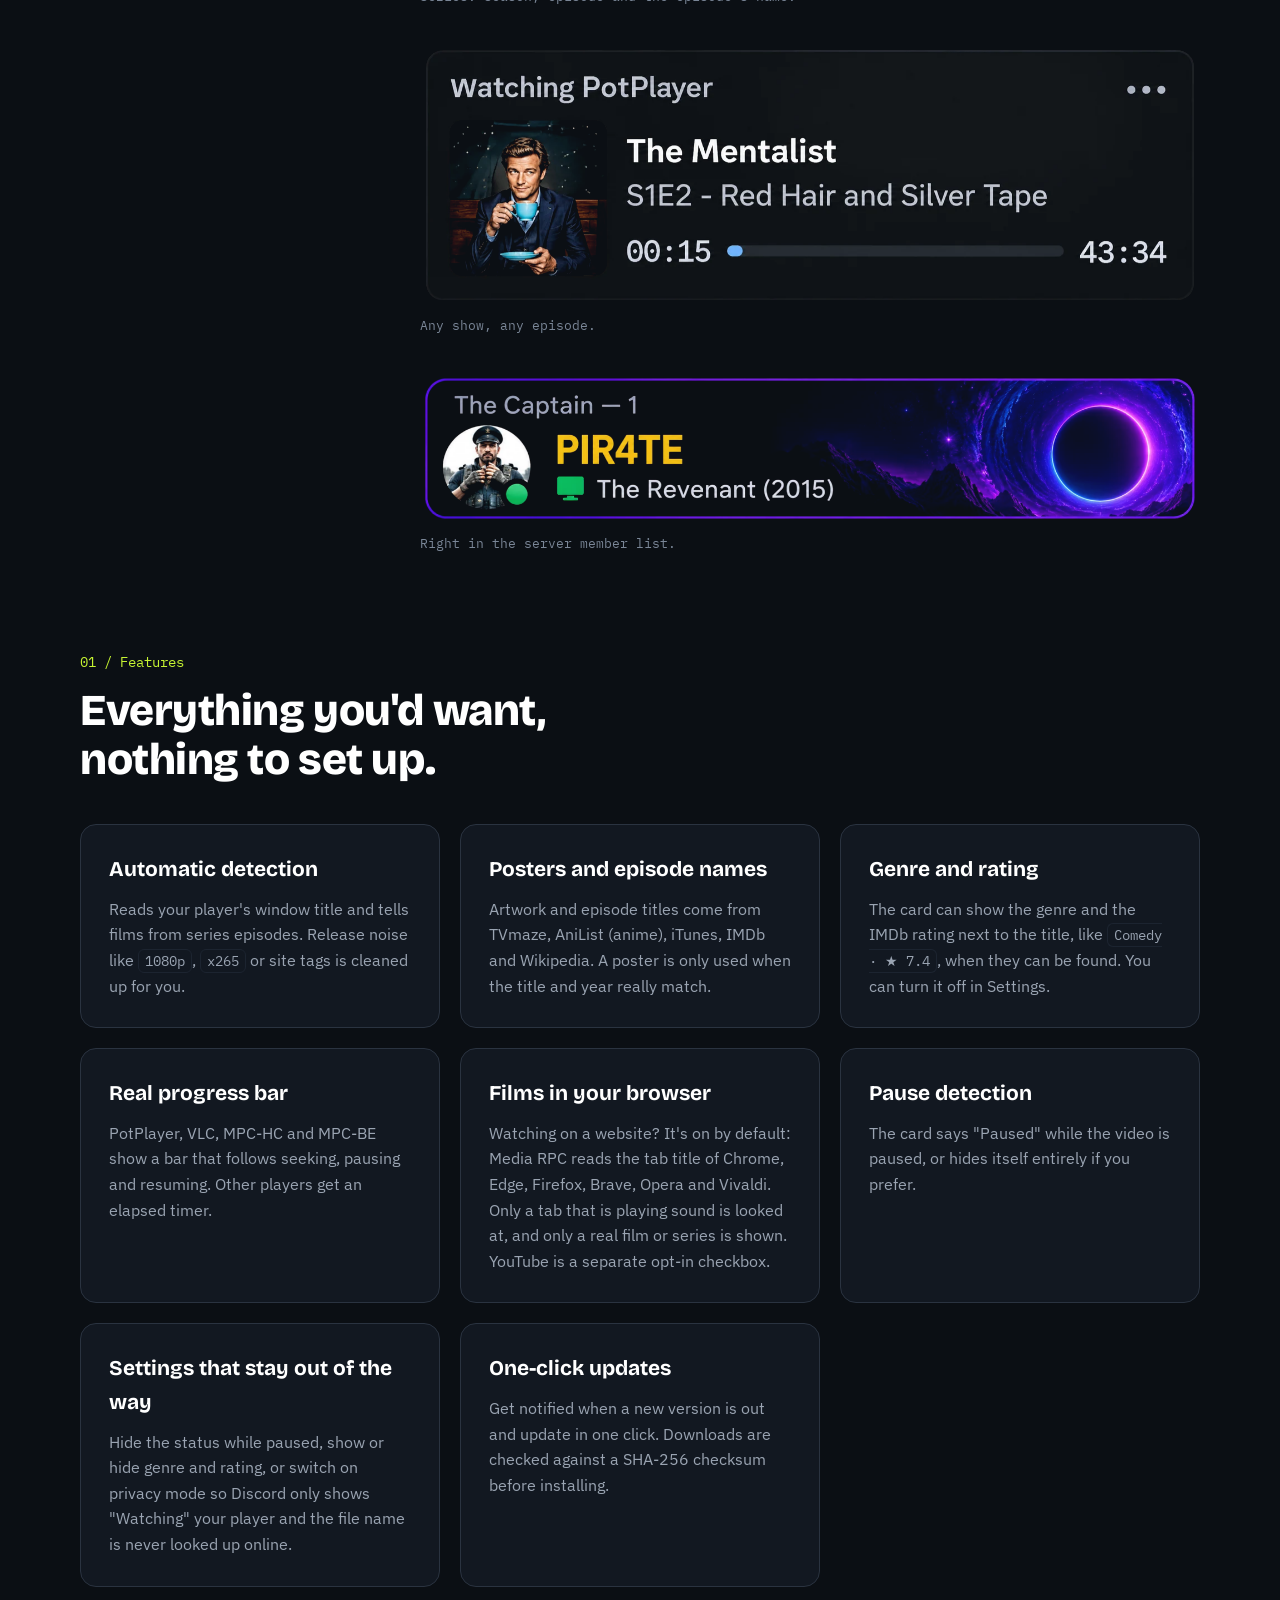
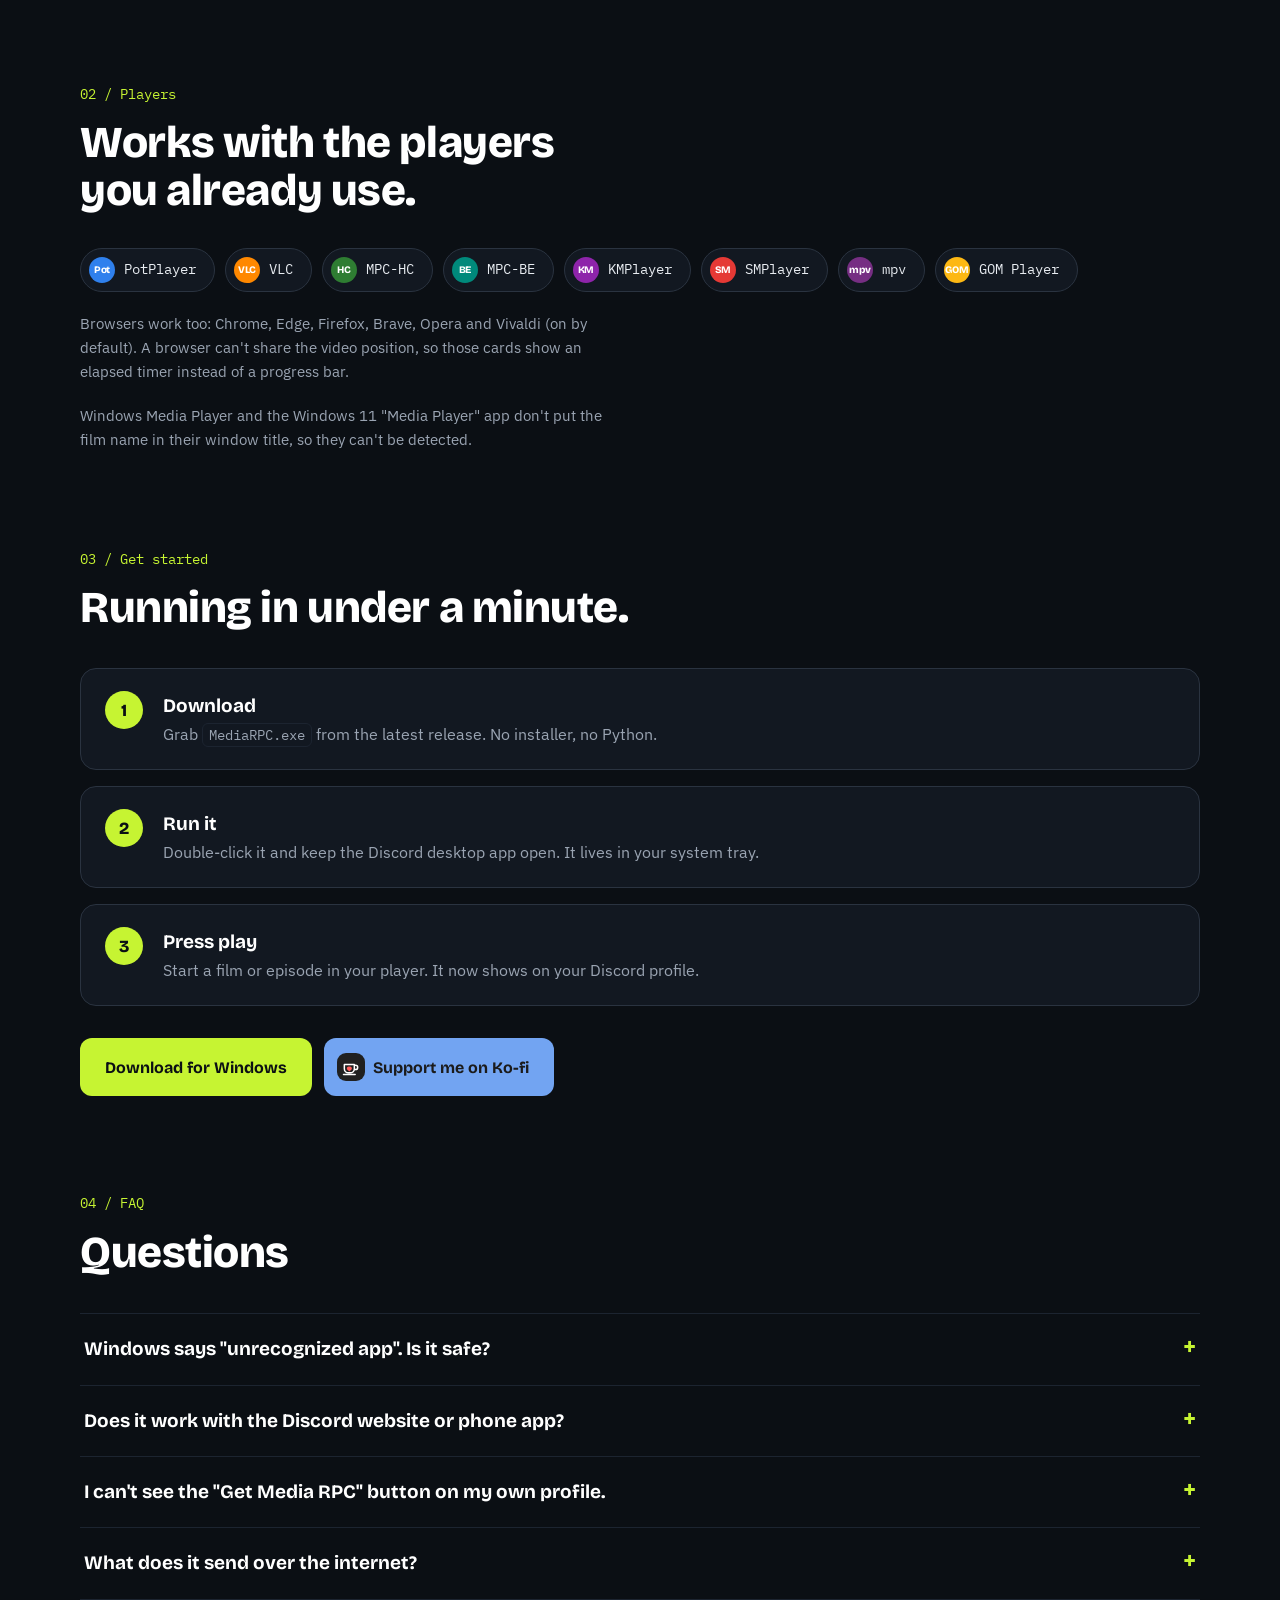
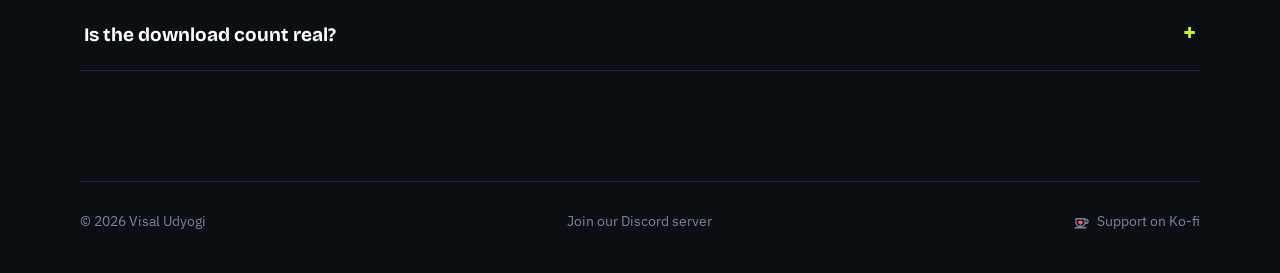
==== commit f88626c8: "Website: add a colored monogram icon to each supported player chip Co-Authored-By: Claude Sonnet 5 <" ====
--- a/site/index.html
+++ b/site/index.html
@@ -154,8 +154,14 @@
       <p class="label">02 / Players</p>
       <h2 class="section-title">Works with the players you already use.</h2>
       <ul class="chips">
-        <li>PotPlayer</li><li>VLC</li><li>MPC-HC</li><li>MPC-BE</li>
-        <li>KMPlayer</li><li>SMPlayer</li><li>mpv</li><li>GOM Player</li>
+        <li><span class="chip-icon" style="--c:#2F80ED">Pot</span>PotPlayer</li>
+        <li><span class="chip-icon" style="--c:#FF8800">VLC</span>VLC</li>
+        <li><span class="chip-icon" style="--c:#2E7D32">HC</span>MPC-HC</li>
+        <li><span class="chip-icon" style="--c:#00897B">BE</span>MPC-BE</li>
+        <li><span class="chip-icon" style="--c:#8E24AA">KM</span>KMPlayer</li>
+        <li><span class="chip-icon" style="--c:#E53935">SM</span>SMPlayer</li>
+        <li><span class="chip-icon" style="--c:#762E83">mpv</span>mpv</li>
+        <li><span class="chip-icon" style="--c:#FDB813">GOM</span>GOM Player</li>
       </ul>
       <p class="muted">Browsers work too: Chrome, Edge, Firefox, Brave, Opera and Vivaldi (on by default). A browser can't share the video position, so those cards show an elapsed timer instead of a progress bar.</p>
       <p class="muted">Windows Media Player and the Windows 11 "Media Player" app don't put the film name in their window title, so they can't be detected.</p>
--- a/site/style.css
+++ b/site/style.css
@@ -92,7 +92,9 @@
 .card p { color: var(--muted); font-size: 16px; }
 
 .chips { list-style: none; padding: 0; display: flex; flex-wrap: wrap; gap: 10px; margin-top: 32px; }
-.chips li { padding: 10px 18px; border: 1px solid var(--line); border-radius: 999px; font-family: var(--font-mono); font-size: 14px; background: var(--surface); }
+.chips li { display: flex; align-items: center; gap: 9px; padding: 8px 18px 8px 8px; border: 1px solid var(--line); border-radius: 999px; font-family: var(--font-mono); font-size: 14px; background: var(--surface); transition: border-color .2s, transform .2s; }
+.chips li:hover { border-color: var(--faint); transform: translateY(-2px); }
+.chip-icon { flex: none; display: grid; place-items: center; width: 26px; height: 26px; border-radius: 50%; background: var(--c, var(--accent)); color: #fff; font-family: var(--font-display); font-weight: 800; font-size: 10px; letter-spacing: -.02em; }
 
 .steps { list-style: none; padding: 0; display: grid; gap: 16px; margin-top: 36px; }
 .steps li { display: flex; gap: 20px; align-items: flex-start; padding: 22px 24px; border: 1px solid var(--line); border-radius: 16px; background: var(--surface); }
